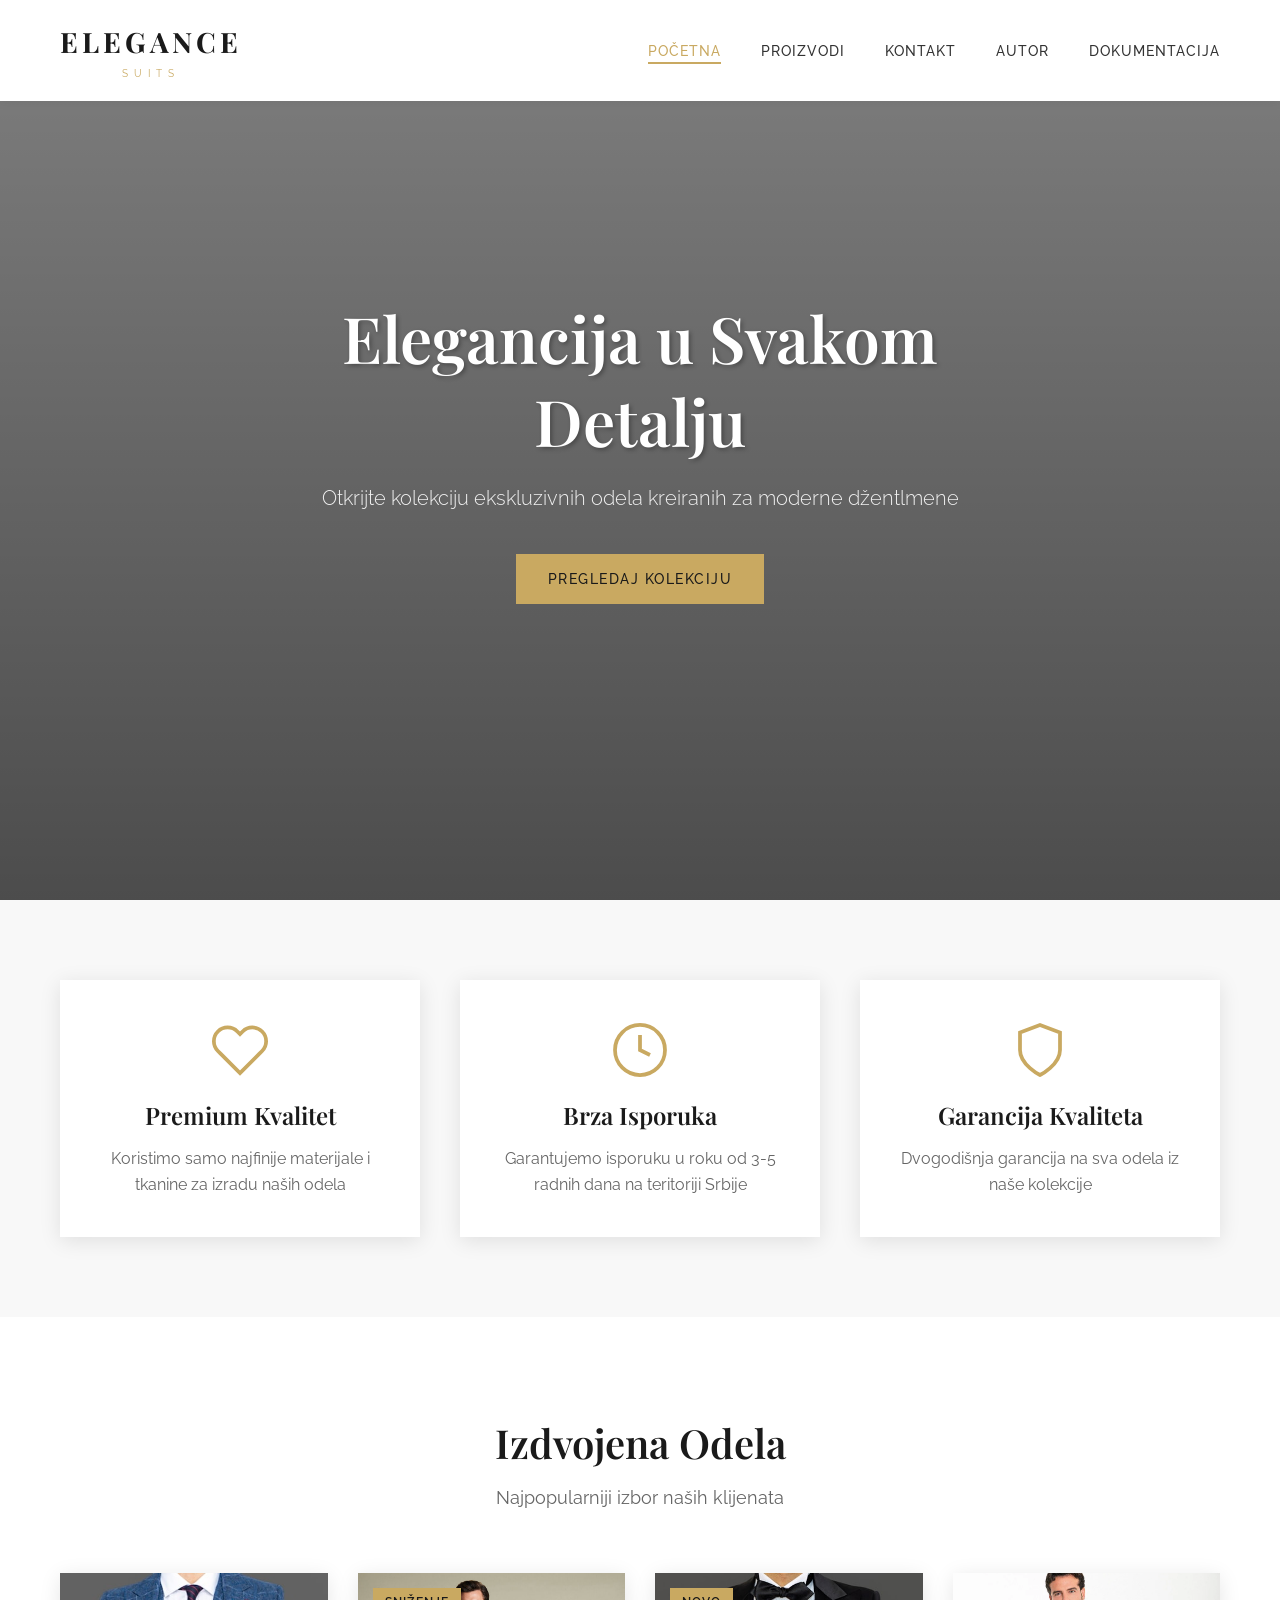
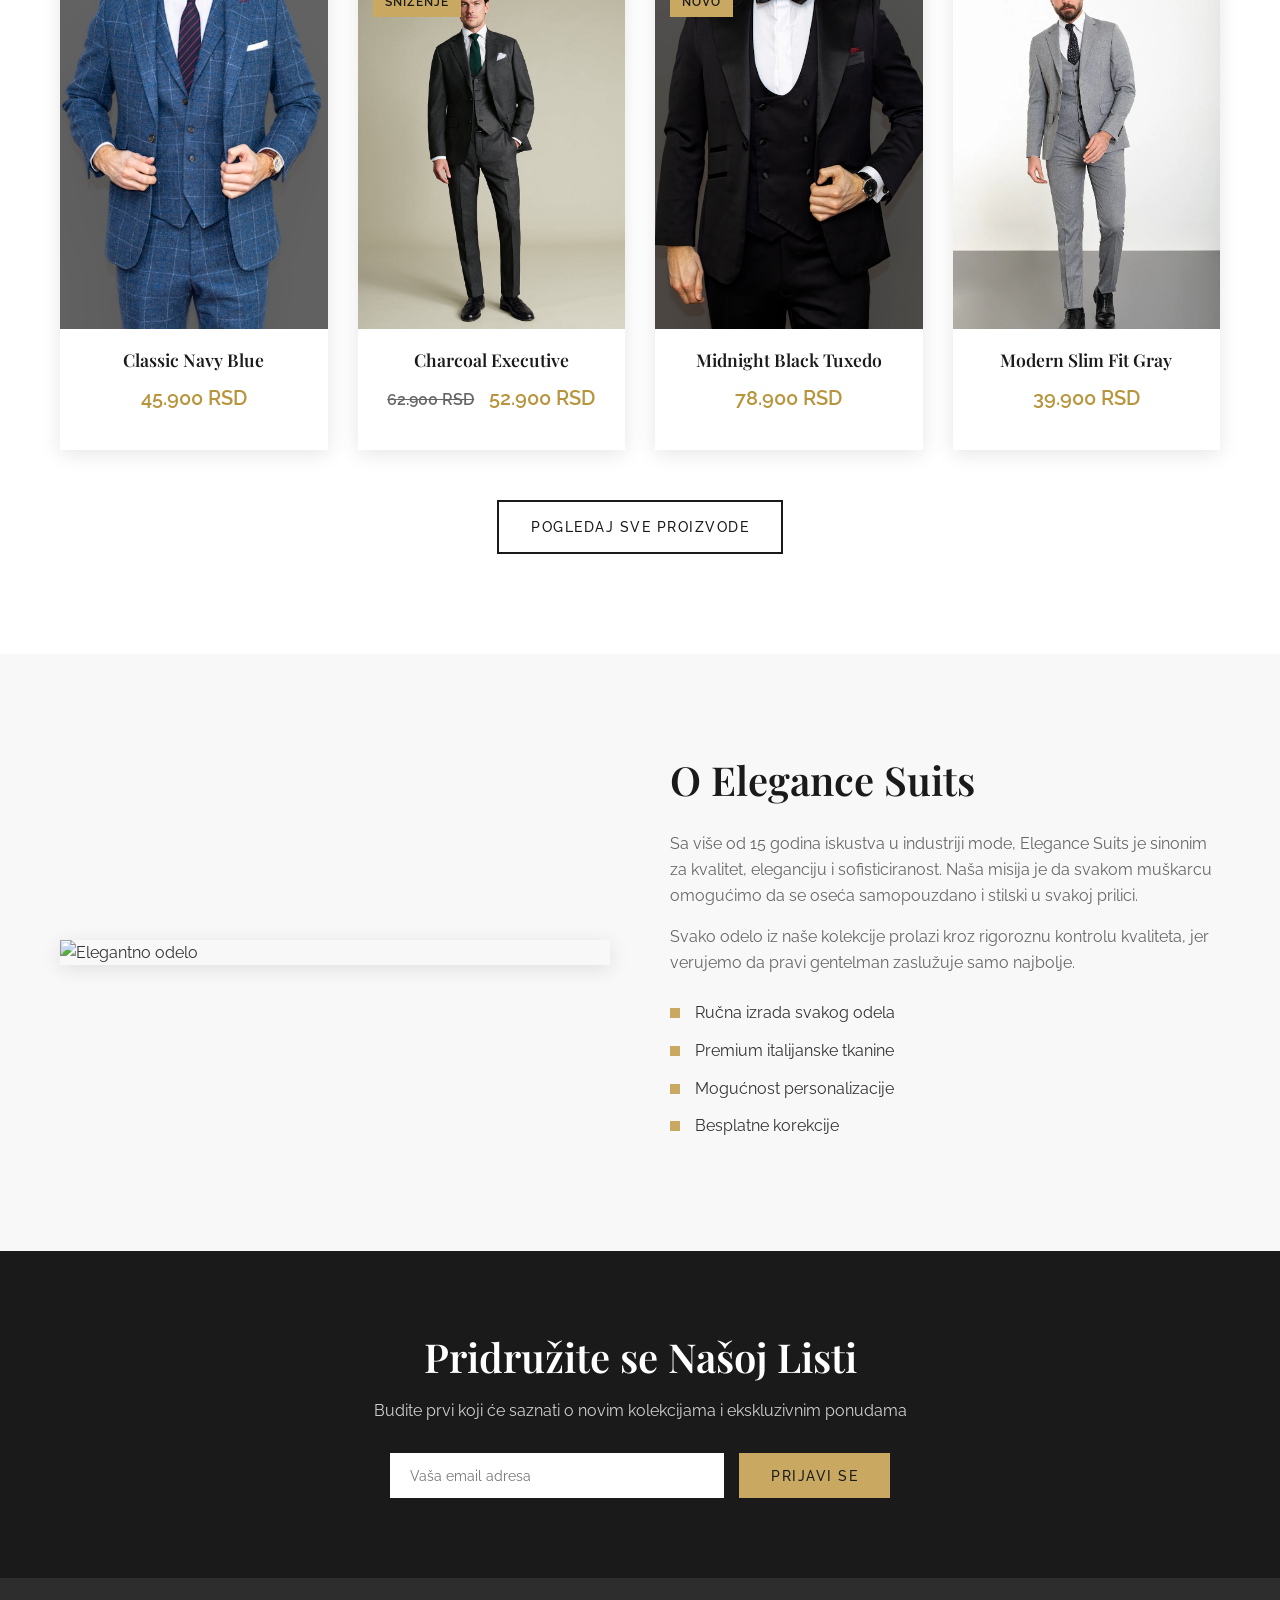
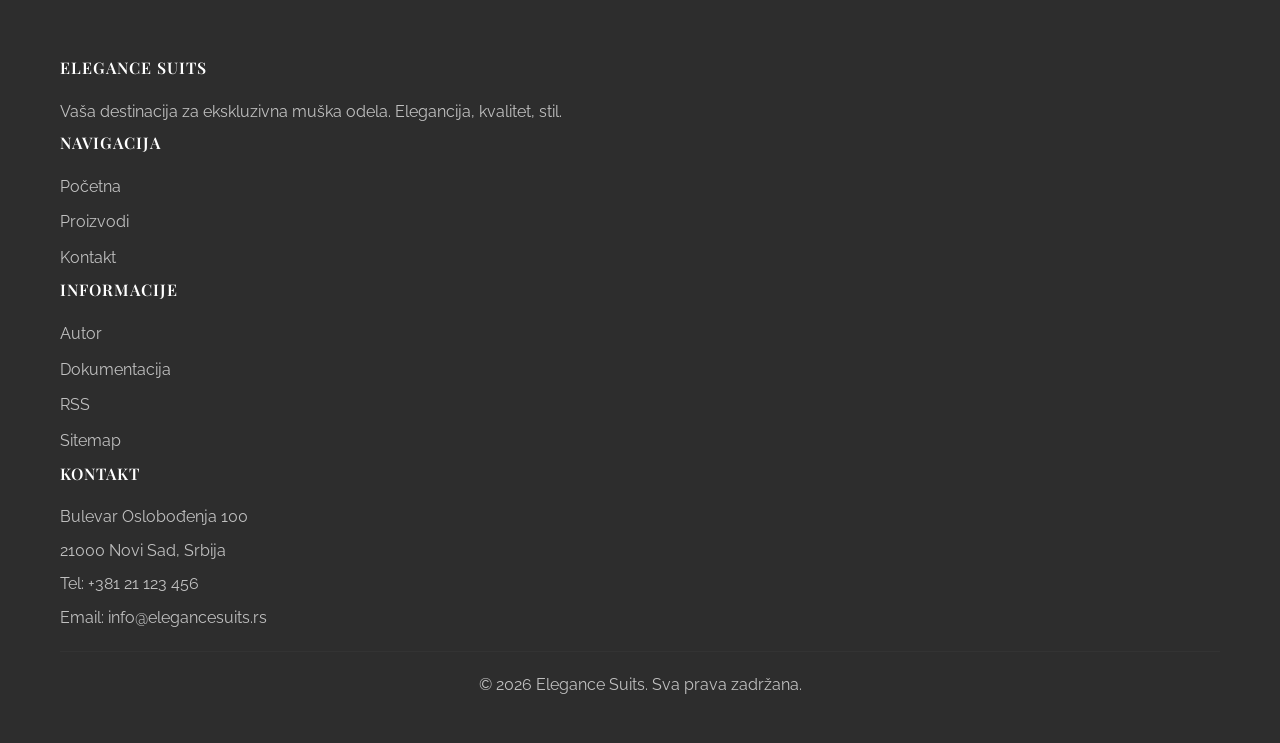
==== index.html @ 67e608f8 "footeeeeeeer" ====
<!DOCTYPE html>
<html lang="sr">
<head>
    <meta charset="UTF-8">
    <meta name="viewport" content="width=device-width, initial-scale=1.0">
    <title>Elegance Suits | Ekskluzivna Odela</title>
    <link rel="stylesheet" href="assets/css/style.css">
    <link rel="preconnect" href="https://fonts.googleapis.com">
    <link rel="preconnect" href="https://fonts.gstatic.com" crossorigin>
    <link href="https://fonts.googleapis.com/css2?family=Playfair+Display:wght@400;500;600;700&family=Raleway:wght@300;400;500;600&display=swap" rel="stylesheet">
</head>
<body>
    <!-- Header -->
    <header class="header">
        <div class="container">
            <nav class="navbar">
                <a href="index.html" class="logo">
                    <span class="logo-text">ELEGANCE</span>
                    <span class="logo-subtext">SUITS</span>
                </a>
                <button class="nav-toggle" aria-label="Toggle navigation">
                    <span class="hamburger"></span>
                </button>
                <ul class="nav-menu">
                </ul>
            </nav>
        </div>
    </header>

    <!-- Hero sekcija --> 
    <section class="hero">
        <div class="hero-overlay"></div>
        <div class="hero-content">
            <h1 class="hero-title">Elegancija u Svakom Detalju</h1>
            <p class="hero-subtitle">Otkrijte kolekciju ekskluzivnih odela kreiranih za moderne džentlmene</p>
            <a href="proizvodi.html" class="btn btn-primary">Pregledaj Kolekciju</a>
        </div>
    </section>

    <!-- Features sekcija -->
    <section class="features">
        <div class="container">
            <div class="features-grid">
                <div class="feature-card">
                    <div class="feature-icon">
                        <svg xmlns="http://www.w3.org/2000/svg" viewBox="0 0 24 24" fill="none" stroke="currentColor" stroke-width="1.5">
                            <path d="M20.84 4.61a5.5 5.5 0 0 0-7.78 0L12 5.67l-1.06-1.06a5.5 5.5 0 0 0-7.78 7.78l1.06 1.06L12 21.23l7.78-7.78 1.06-1.06a5.5 5.5 0 0 0 0-7.78z"></path>
                        </svg>
                    </div>
                    <h3>Premium Kvalitet</h3>
                    <p>Koristimo samo najfinije materijale i tkanine za izradu naših odela</p>
                </div>
                <div class="feature-card">
                    <div class="feature-icon">
                        <svg xmlns="http://www.w3.org/2000/svg" viewBox="0 0 24 24" fill="none" stroke="currentColor" stroke-width="1.5">
                            <circle cx="12" cy="12" r="10"></circle>
                            <polyline points="12 6 12 12 16 14"></polyline>
                        </svg>
                    </div>
                    <h3>Brza Isporuka</h3>
                    <p>Garantujemo isporuku u roku od 3-5 radnih dana na teritoriji Srbije</p>
                </div>
                <div class="feature-card">
                    <div class="feature-icon">
                        <svg xmlns="http://www.w3.org/2000/svg" viewBox="0 0 24 24" fill="none" stroke="currentColor" stroke-width="1.5">
                            <path d="M12 22s8-4 8-10V5l-8-3-8 3v7c0 6 8 10 8 10z"></path>
                        </svg>
                    </div>
                    <h3>Garancija Kvaliteta</h3>
                    <p>Dvogodišnja garancija na sva odela iz naše kolekcije</p>
                </div>
            </div>
        </div>
    </section>

    <!-- Nasi proizvodi sekcija -->
    <section class="featured-products">
        <div class="container">
            <div class="section-header">
                <h2 class="section-title">Izdvojena Odela</h2>
                <p class="section-subtitle">Najpopularniji izbor naših klijenata</p>
            </div>
            <div class="products-grid" id="featured-products">
                <!-- Proizvode ucitavam ajaxom -->
            </div>
            <div class="text-center">
                <a href="proizvodi.html" class="btn btn-outline">Pogledaj Sve Proizvode</a>
            </div>
        </div>
    </section>

    <!-- O nama sekcija -->
    <section class="about-section">
        <div class="container">
            <div class="about-grid">
                <div class="about-image">
                    <img src="https://images.unsplash.com/photo-1594938298603-c8148c4dae35?w=600&h=800&fit=crop" alt="Elegantno odelo">
                </div>
                <div class="about-content">
                    <h2>O Elegance Suits</h2>
                    <p>Sa više od 15 godina iskustva u industriji mode, Elegance Suits je sinonim za kvalitet, eleganciju i sofisticiranost. Naša misija je da svakom muškarcu omogućimo da se oseća samopouzdano i stilski u svakoj prilici.</p>
                    <p>Svako odelo iz naše kolekcije prolazi kroz rigoroznu kontrolu kvaliteta, jer verujemo da pravi gentelman zaslužuje samo najbolje.</p>
                    <ul class="about-list">
                        <li>Ručna izrada svakog odela</li>
                        <li>Premium italijanske tkanine</li>
                        <li>Mogućnost personalizacije</li>
                        <li>Besplatne korekcije</li>
                    </ul>
                </div>
            </div>
        </div>
    </section>

    <!-- Newsletter sekcija -->
    <section class="newsletter">
        <div class="container">
            <div class="newsletter-content">
                <h2>Pridružite se Našoj Listi</h2>
                <p>Budite prvi koji će saznati o novim kolekcijama i ekskluzivnim ponudama</p>
                <form class="newsletter-form" id="newsletter-form">
                    <input type="email" placeholder="Vaša email adresa">
                    <button type="submit" class="btn btn-primary">Prijavi se</button>
                </form>
            </div>
        </div>
    </section>

    <!-- Footer -->
    <footer class="footer">
        <div class="container">
            <div class="footer-grid">
                <div class="footer-col" id="footer-about">
                    </div>

                <div class="footer-col">
                    <h4>Navigacija</h4>
                    <ul id="footer-nav"></ul>
                </div>

                <div class="footer-col">
                    <h4>Informacije</h4>
                    <ul id="footer-info"></ul>
                </div>

                <div class="footer-col" id="footer-contact">
                    </div>
            </div>

            <div class="footer-bottom">
                <p id="copyright-text"></p>
            </div>
        </div>
    </footer>

    <script src="js/main.js"></script>
</body>
</html>
---- assets/css/style.css ----
/* CSS promenljive */
:root {
    --color-primary: #1a1a1a;
    --color-secondary: #2d2d2d;
    --color-accent: #c9a961;
    --color-accent-dark: #b8943d;
    --color-text: #333333;
    --color-text-light: #666666;
    --color-white: #ffffff;
    --color-light: #f8f8f8;
    --color-border: #e5e5e5;
    
    --font-heading: 'Playfair Display', serif;
    --font-body: 'Raleway', sans-serif;
    
    --transition: all 0.3s ease;
    --shadow: 0 4px 20px rgba(0, 0, 0, 0.1);
    --shadow-hover: 0 8px 30px rgba(0, 0, 0, 0.15);
}
/* cistac */
* {
    margin: 0;
    padding: 0;
    box-sizing: border-box;
}

html {
    scroll-behavior: smooth;
}

body {
    font-family: var(--font-body);
    font-size: 16px;
    line-height: 1.6;
    color: var(--color-text);
    background-color: var(--color-white);
}

a {
    text-decoration: none;
    color: inherit;
    transition: var(--transition);
}

ul {
    list-style: none;
}

img {
    max-width: 100%;
    height: auto;
    display: block;
}

.container {
    max-width: 1200px;
    margin: 0 auto;
    padding: 0 20px;
}

/* Tipografija */
h1, h2, h3, h4, h5, h6 {
    font-family: var(--font-heading);
    font-weight: 600;
    line-height: 1.3;
    color: var(--color-primary);
}

h1 { font-size: 3rem; }
h2 { font-size: 2.5rem; }
h3 { font-size: 1.5rem; }
h4 { font-size: 1.25rem; }

p {
    margin-bottom: 1rem;
}

.text-center {
    text-align: center;
}

/* Dugmad */
.btn {
    display: inline-block;
    padding: 14px 32px;
    font-family: var(--font-body);
    font-size: 0.875rem;
    font-weight: 500;
    text-transform: uppercase;
    letter-spacing: 1.5px;
    border: none;
    cursor: pointer;
    transition: var(--transition);
}

.btn-primary {
    background-color: var(--color-accent);
    color: var(--color-primary);
}

.btn-primary:hover {
    background-color: var(--color-accent-dark);
}

.btn-outline {
    background-color: transparent;
    color: var(--color-primary);
    border: 2px solid var(--color-primary);
}

.btn-outline:hover {
    background-color: var(--color-primary);
    color: var(--color-white);
}

.btn-white {
    background-color: var(--color-white);
    color: var(--color-primary);
}

.btn-white:hover {
    background-color: var(--color-light);
}

/* 
   HEADER i Navigacija
 */
.header {
    position: fixed;
    top: 0;
    left: 0;
    right: 0;
    z-index: 1000;
    background-color: var(--color-white);
    box-shadow: 0 2px 10px rgba(0, 0, 0, 0.05);
}

.navbar {
    display: flex;
    justify-content: space-between;
    align-items: center;
    padding: 20px 0;
}

.logo {
    display: flex;
    flex-direction: column;
    align-items: center;
}

.logo-text {
    font-family: var(--font-heading);
    font-size: 1.75rem;
    font-weight: 700;
    color: var(--color-primary);
    letter-spacing: 4px;
}

.logo-subtext {
    font-size: 0.65rem;
    letter-spacing: 6px;
    color: var(--color-accent);
    text-transform: uppercase;
}

.nav-menu {
    display: flex;
    gap: 40px;
}

.nav-link {
    font-size: 0.875rem;
    font-weight: 500;
    text-transform: uppercase;
    letter-spacing: 1px;
    color: var(--color-text);
    position: relative;
}

.nav-link::after {
    content: '';
    position: absolute;
    bottom: -5px;
    left: 0;
    width: 0;
    height: 2px;
    background-color: var(--color-accent);
    transition: var(--transition);
}

.nav-link:hover::after,
.nav-link.active::after {
    width: 100%;
}

.nav-link:hover,
.nav-link.active {
    color: var(--color-accent);
}

.nav-toggle {
    display: none;
    background: none;
    border: none;
    cursor: pointer;
    padding: 10px;
}

.hamburger {
    display: block;
    width: 25px;
    height: 2px;
    background-color: var(--color-primary);
    position: relative;
}

.hamburger::before,
.hamburger::after {
    content: '';
    position: absolute;
    width: 25px;
    height: 2px;
    background-color: var(--color-primary);
    left: 0;
    transition: var(--transition);
}

.hamburger::before {
    top: -8px;
}

.hamburger::after {
    bottom: -8px;
}

/* 
   HERO sekcija
*/
.hero {
    height: 100vh;
    min-height: 600px;
    display: flex;
    align-items: center;
    justify-content: center;
    text-align: center;
    position: relative;
    background: url('https://images.unsplash.com/photo-1507679799987-c73779587ccf?w=1920&h=1080&fit=crop') center/cover no-repeat;
}

.hero-overlay {
    position: absolute;
    top: 0;
    left: 0;
    right: 0;
    bottom: 0;
    background: linear-gradient(to bottom, rgba(0, 0, 0, 0.5), rgba(0, 0, 0, 0.7));
}

.hero-content {
    position: relative;
    z-index: 1;
    max-width: 800px;
    padding: 0 20px;
}

.hero-title {
    font-size: 4rem;
    color: var(--color-white);
    margin-bottom: 20px;
    text-shadow: 2px 2px 4px rgba(0, 0, 0, 0.3);
}

.hero-subtitle {
    font-size: 1.25rem;
    color: rgba(255, 255, 255, 0.9);
    margin-bottom: 40px;
    font-weight: 300;
}

/* 
   Ponuda sekcija
*/
.features {
    padding: 80px 0;
    background-color: var(--color-light);
}

.features-grid {
    display: grid;
    grid-template-columns: repeat(3, 1fr);
    gap: 40px;
}

.feature-card {
    text-align: center;
    padding: 40px 30px;
    background-color: var(--color-white);
    box-shadow: var(--shadow);
    transition: var(--transition);
}

.feature-card:hover {
    transform: translateY(-10px);
    box-shadow: var(--shadow-hover);
}

.feature-icon {
    width: 60px;
    height: 60px;
    margin: 0 auto 20px;
    color: var(--color-accent);
}

.feature-icon svg {
    width: 100%;
    height: 100%;
}

.feature-card h3 {
    margin-bottom: 15px;
}

.feature-card p {
    color: var(--color-text-light);
    margin-bottom: 0;
}

/* 
   Headeri sekcije
*/
.section-header {
    text-align: center;
    margin-bottom: 60px;
}

.section-title {
    margin-bottom: 15px;
}

.section-subtitle {
    color: var(--color-text-light);
    font-size: 1.1rem;
}

/* 
   Sekcija proizvoda
 */
.featured-products {
    padding: 100px 0;
}

.products-grid {
    display: grid;
    grid-template-columns: repeat(4, 1fr);
    gap: 30px;
    margin-bottom: 50px;
}

.product-card {
    background-color: var(--color-white);
    box-shadow: var(--shadow);
    transition: var(--transition);
    overflow: hidden;
}

.product-card:hover {
    transform: translateY(-5px);
    box-shadow: var(--shadow-hover);
}

.product-image {
    position: relative;
    overflow: hidden;
    aspect-ratio: 3/4;
}

.product-image img {
    width: 100%;
    height: 100%;
    object-fit: cover;
    transition: var(--transition);
}

.product-card:hover .product-image img {
    transform: scale(1.05);
}

.product-badge {
    position: absolute;
    top: 15px;
    left: 15px;
    background-color: var(--color-accent);
    color: var(--color-primary);
    padding: 5px 12px;
    font-size: 0.75rem;
    font-weight: 600;
    text-transform: uppercase;
    letter-spacing: 1px;
}

.product-info {
    padding: 20px;
    text-align: center;
}

.product-name {
    font-size: 1.1rem;
    margin-bottom: 10px;
}

.product-price {
    font-size: 1.25rem;
    font-weight: 600;
    color: var(--color-accent-dark);
}

.product-price .old-price {
    text-decoration: line-through;
    color: var(--color-text-light);
    font-size: 1rem;
    margin-right: 10px;
}

/* 
   O nama sekcija
 */
.about-section {
    padding: 100px 0;
    background-color: var(--color-light);
}

.about-grid {
    display: grid;
    grid-template-columns: 1fr 1fr;
    gap: 60px;
    align-items: center;
}

.about-image img {
    box-shadow: var(--shadow);
}

.about-content h2 {
    margin-bottom: 25px;
}

.about-content p {
    color: var(--color-text-light);
}

.about-list {
    margin-top: 25px;
}

.about-list li {
    position: relative;
    padding-left: 25px;
    margin-bottom: 12px;
    color: var(--color-text);
}

.about-list li::before {
    content: '';
    position: absolute;
    left: 0;
    top: 8px;
    width: 10px;
    height: 10px;
    background-color: var(--color-accent);
}

/* 
   Novine sekcija 
 */
.newsletter {
    padding: 80px 0;
    background-color: var(--color-primary);
    text-align: center;
}

.newsletter-content h2 {
    color: var(--color-white);
    margin-bottom: 15px;
}

.newsletter-content p {
    color: rgba(255, 255, 255, 0.8);
    margin-bottom: 30px;
}

.newsletter-form {
    display: flex;
    justify-content: center;
    gap: 15px;
    max-width: 500px;
    margin: 0 auto;
}

.newsletter-form input {
    flex: 1;
    padding: 14px 20px;
    border: none;
    font-family: var(--font-body);
    font-size: 0.9rem;
}

.newsletter-form input:focus {
    outline: 2px solid var(--color-accent);
}

/* 
   FOOTER
 */
.footer {
    background-color: var(--color-secondary);
    padding: 80px 0 30px;
    color: rgba(255, 255, 255, 0.7);
}

.footer-grid {
    display: grid;
    grid-template-columns: 2fr 1fr 1fr 1.5fr;
    gap: 40px;
    margin-bottom: 50px;
}

.footer-logo {
    font-family: var(--font-heading);
    font-size: 1.5rem;
    color: var(--color-white);
    margin-bottom: 20px;
    letter-spacing: 2px;
}

.footer-col h4 {
    color: var(--color-white);
    margin-bottom: 20px;
    font-size: 1rem;
    text-transform: uppercase;
    letter-spacing: 1px;
}

.footer-col ul li {
    margin-bottom: 10px;
}

.footer-col ul li a:hover {
    color: var(--color-accent);
}

.footer-col p {
    margin-bottom: 8px;
}

.footer-bottom {
    border-top: 1px solid rgba(255, 255, 255, 0.1);
    padding-top: 30px;
    text-align: center;
}

.footer-bottom p {
    margin-bottom: 0;
    font-size: 0.875rem;
}

/* 
   Stranica proizvodi
    */
.page-header {
    padding: 150px 0 80px;
    background: linear-gradient(to bottom, rgba(0, 0, 0, 0.7), rgba(0, 0, 0, 0.7)),
                url('https://images.unsplash.com/photo-1593030761757-71fae45fa0e7?w=1920&h=600&fit=crop') center/cover no-repeat;
    text-align: center;
}

.page-header h1 {
    color: var(--color-white);
    margin-bottom: 15px;
}

.page-header p {
    color: rgba(255, 255, 255, 0.8);
    font-size: 1.1rem;
}

.products-page {
    padding: 80px 0;
}

/* Filter sekcija */
.filter-section {
    margin-bottom: 50px;
    padding: 30px;
    background-color: var(--color-light);
    display: flex;
    justify-content: space-between;
    align-items: center;
    flex-wrap: wrap;
    gap: 20px;
}

.filter-group {
    display: flex;
    align-items: center;
    gap: 15px;
}

.filter-group label {
    font-weight: 500;
    color: var(--color-text);
}

.filter-group select {
    padding: 10px 20px;
    border: 1px solid var(--color-border);
    font-family: var(--font-body);
    font-size: 0.9rem;
    background-color: var(--color-white);
    cursor: pointer;
}

.filter-group select:focus {
    outline: 2px solid var(--color-accent);
}

.search-box {
    display: flex;
    gap: 10px;
}

.search-box input {
    padding: 10px 20px;
    border: 1px solid var(--color-border);
    font-family: var(--font-body);
    font-size: 0.9rem;
    min-width: 250px;
}

.search-box input:focus {
    outline: 2px solid var(--color-accent);
}

.search-box button {
    padding: 10px 20px;
    background-color: var(--color-primary);
    color: var(--color-white);
    border: none;
    cursor: pointer;
    transition: var(--transition);
}

.search-box button:hover {
    background-color: var(--color-accent);
    color: var(--color-primary);
}

.all-products-grid {
    display: grid;
    grid-template-columns: repeat(4, 1fr);
    gap: 30px;
}

/* Ucitavanje */
.loading {
    text-align: center;
    padding: 60px 0;
}

.spinner {
    width: 50px;
    height: 50px;
    border: 3px solid var(--color-border);
    border-top-color: var(--color-accent);
    border-radius: 50%;
    animation: spin 1s linear infinite;
    margin: 0 auto 20px;
}

@keyframes spin {
    to { transform: rotate(360deg); }
}

/* 
   Kontakt strana
*/
.contact-page {
    padding: 80px 0;
}

.contact-grid {
    display: grid;
    grid-template-columns: 1fr 1fr;
    gap: 60px;
}

.contact-info h2 {
    margin-bottom: 25px;
}

.contact-info p {
    color: var(--color-text-light);
    margin-bottom: 30px;
}

.contact-details {
    margin-top: 30px;
}

.contact-item {
    display: flex;
    align-items: flex-start;
    gap: 20px;
    margin-bottom: 25px;
}

.contact-item-icon {
    width: 50px;
    height: 50px;
    background-color: var(--color-accent);
    display: flex;
    align-items: center;
    justify-content: center;
    flex-shrink: 0;
}

.contact-item-icon svg {
    width: 24px;
    height: 24px;
    color: var(--color-primary);
}

.contact-item-text h4 {
    margin-bottom: 5px;
}

.contact-item-text p {
    color: var(--color-text-light);
    margin-bottom: 0;
}

.contact-form {
    background-color: var(--color-light);
    padding: 40px;
}

.contact-form h3 {
    margin-bottom: 30px;
}

.form-group {
    margin-bottom: 20px;
}

.form-group label {
    display: block;
    margin-bottom: 8px;
    font-weight: 500;
}

.form-group input,
.form-group textarea,
.form-group select {
    width: 100%;
    padding: 14px 18px;
    border: 1px solid var(--color-border);
    font-family: var(--font-body);
    font-size: 0.95rem;
    transition: var(--transition);
}

.form-group input:focus,
.form-group textarea:focus,
.form-group select:focus {
    outline: none;
    border-color: var(--color-accent);
}

.form-group textarea {
    resize: vertical;
    min-height: 150px;
}

.form-message {
    padding: 15px;
    margin-top: 20px;
    text-align: center;
    display: none;
}

.form-message.success {
    display: block;
    background-color: #d4edda;
    color: #155724;
    border: 1px solid #c3e6cb;
}

.form-message.error {
    display: block;
    background-color: #f8d7da;
    color: #721c24;
    border: 1px solid #f5c6cb;
}

/* 
   O autoru
*/
.author-page {
    padding: 80px 0;
}

.author-card {
    display: grid;
    grid-template-columns: 300px 1fr;
    gap: 50px;
    align-items: start;
    background-color: var(--color-light);
    padding: 50px;
}

.author-image img {
    width: 100%;
    box-shadow: var(--shadow);
}

.author-info h2 {
    margin-bottom: 10px;
}

.author-title {
    color: var(--color-accent-dark);
    font-weight: 500;
    margin-bottom: 25px;
}

.author-info p {
    color: var(--color-text-light);
}

.author-details {
    margin-top: 30px;
    display: grid;
    grid-template-columns: repeat(2, 1fr);
    gap: 20px;
}

.author-detail-item {
    display: flex;
    align-items: center;
    gap: 10px;
}

.author-detail-item strong {
    color: var(--color-primary);
}



/* ========================================
   RESPONSIVE DESIGN
   ======================================== */
@media (max-width: 1024px) {
    .products-grid,
    .all-products-grid {
        grid-template-columns: repeat(3, 1fr);
    }
    
    .footer-grid {
        grid-template-columns: repeat(2, 1fr);
    }
}

@media (max-width: 768px) {
    h1 { font-size: 2.5rem; }
    h2 { font-size: 2rem; }
    
    .nav-toggle {
        display: block;
    }
    
    .nav-menu {
        position: fixed;
        top: 80px;
        left: 0;
        right: 0;
        background-color: var(--color-white);
        flex-direction: column;
        align-items: center;
        padding: 30px 0;
        gap: 20px;
        box-shadow: var(--shadow);
        transform: translateY(-150%);
        transition: var(--transition);
    }
    
    .nav-menu.active {
        transform: translateY(0);
    }
    
    .hero-title {
        font-size: 2.5rem;
    }
    
    .features-grid {
        grid-template-columns: 1fr;
    }
    
    .products-grid,
    .all-products-grid {
        grid-template-columns: repeat(2, 1fr);
    }
    
    .about-grid,
    .contact-grid {
        grid-template-columns: 1fr;
    }
    
    .about-image {
        order: -1;
    }
    
    .filter-section {
        flex-direction: column;
        align-items: stretch;
    }
    
    .search-box {
        flex-direction: column;
    }
    
    .search-box input {
        min-width: auto;
    }
    
    .author-card {
        grid-template-columns: 1fr;
        text-align: center;
    }
    
    .author-image {
        max-width: 250px;
        margin: 0 auto;
    }
    
    .author-details {
        grid-template-columns: 1fr;
    }
    
    .tech-grid {
        grid-template-columns: 1fr;
    }
}

@media (max-width: 480px) {
    .products-grid,
    .all-products-grid {
        grid-template-columns: 1fr;
    }
    
    .newsletter-form {
        flex-direction: column;
    }
    
    .footer-grid {
        grid-template-columns: 1fr;
    }
}
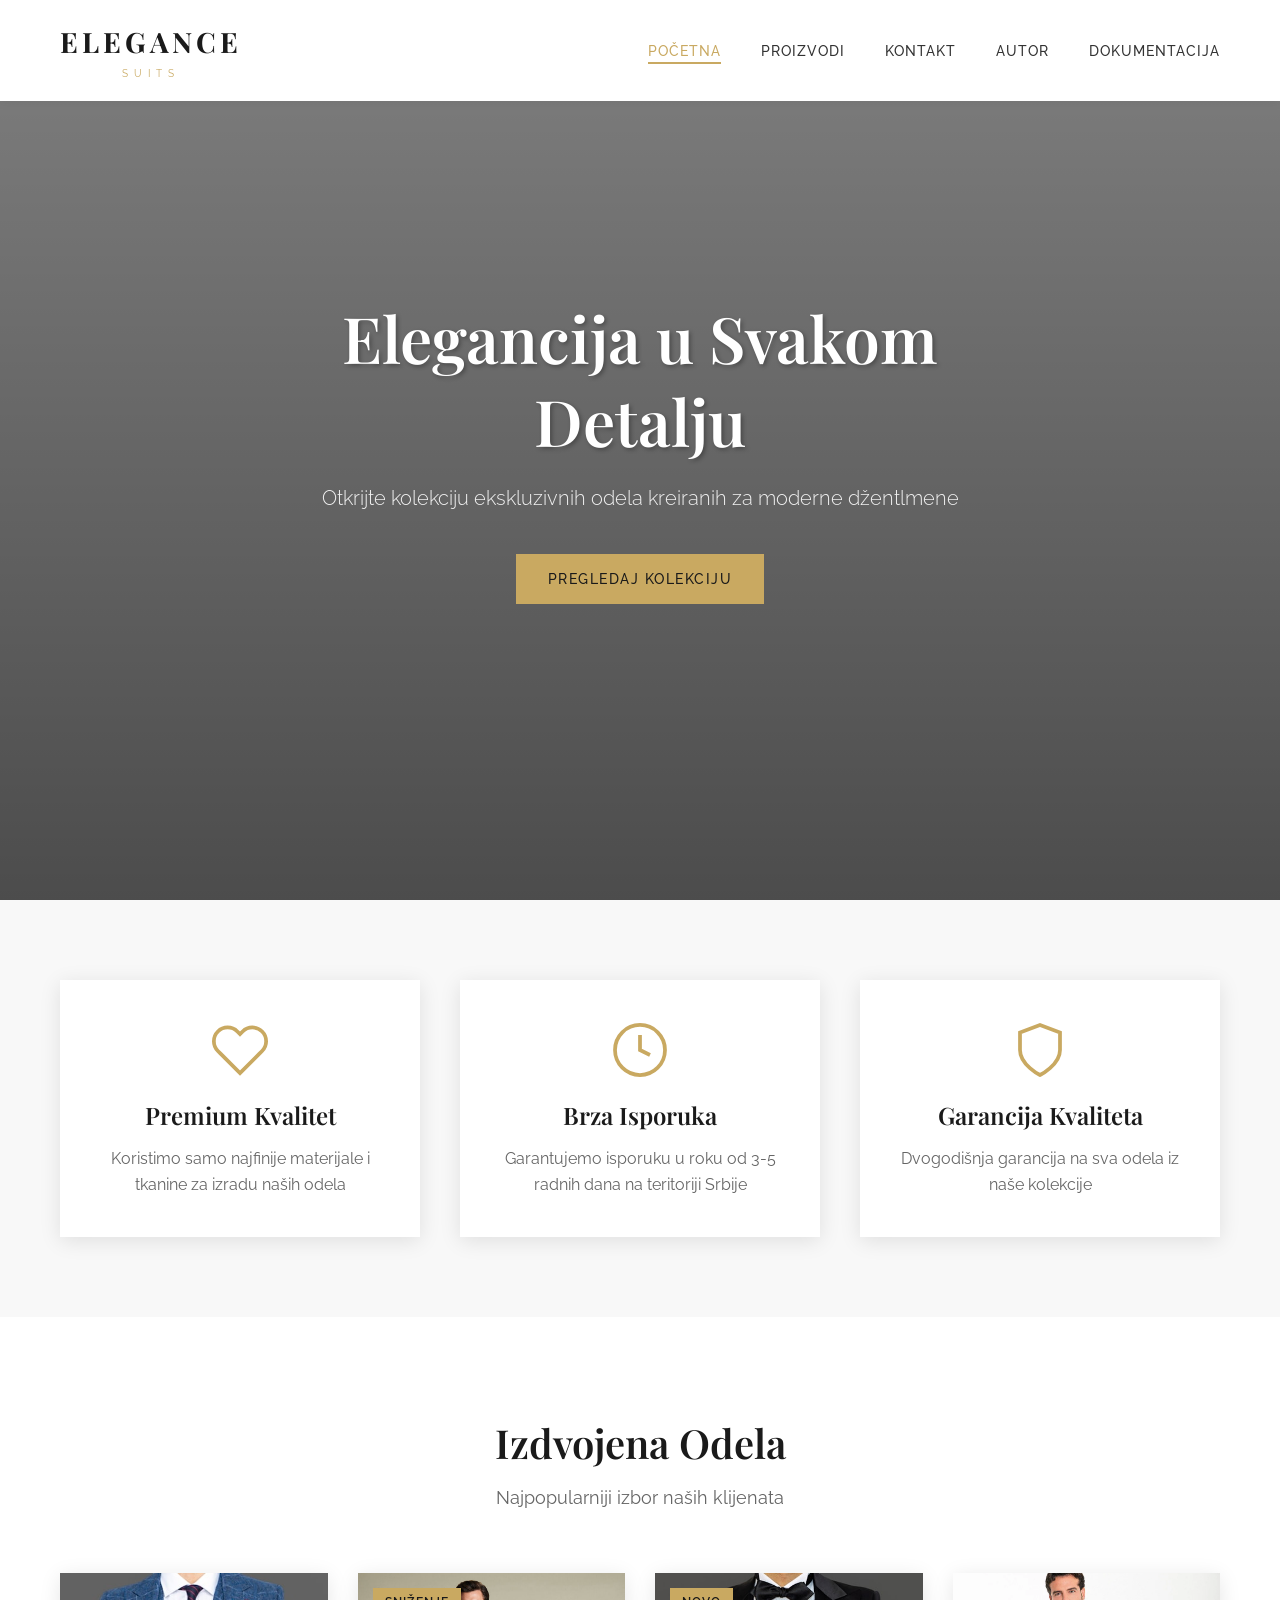
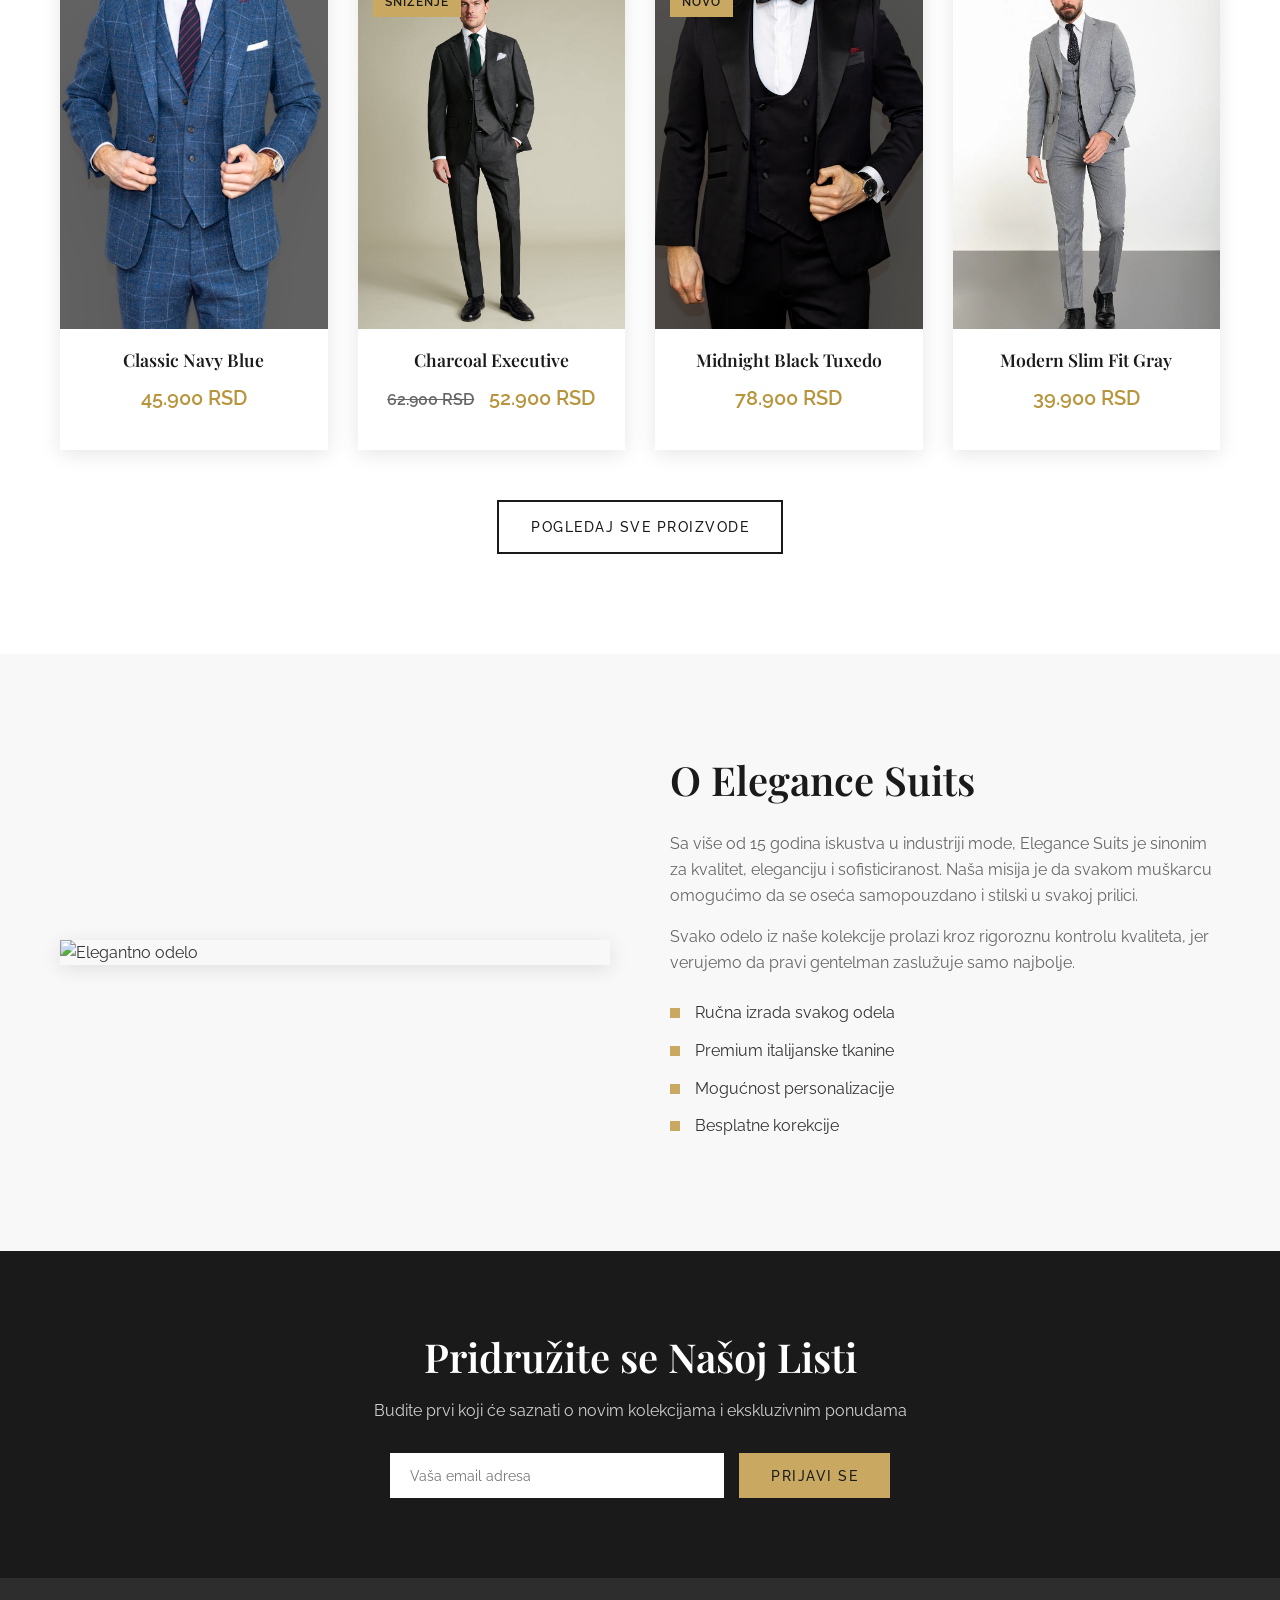
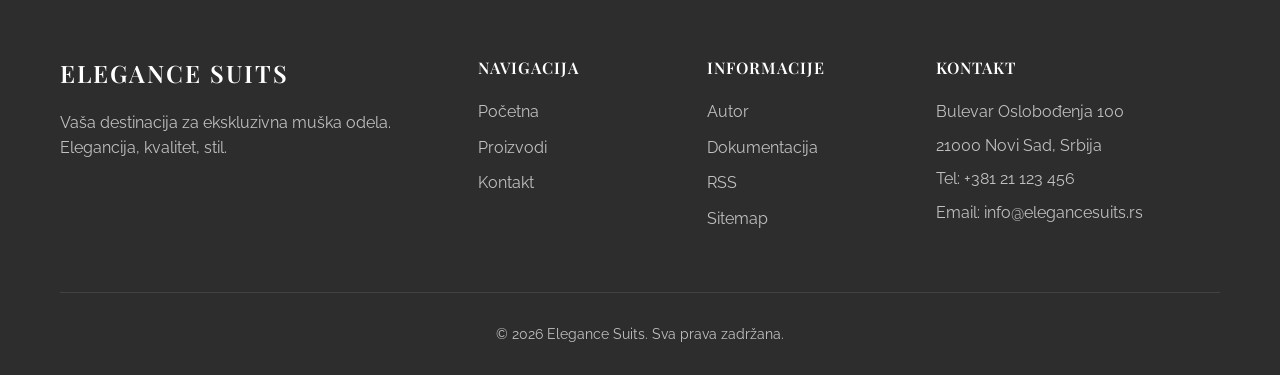
==== commit 90592807: "foooooter" ====
--- a/index.html
+++ b/index.html
@@ -127,30 +127,12 @@
 
     <!-- Footer -->
     <footer class="footer">
-        <div class="container">
-            <div class="footer-grid">
-                <div class="footer-col" id="footer-about">
-                    </div>
-
-                <div class="footer-col">
-                    <h4>Navigacija</h4>
-                    <ul id="footer-nav"></ul>
-                </div>
-
-                <div class="footer-col">
-                    <h4>Informacije</h4>
-                    <ul id="footer-info"></ul>
-                </div>
-
-                <div class="footer-col" id="footer-contact">
-                    </div>
-            </div>
-
-            <div class="footer-bottom">
-                <p id="copyright-text"></p>
-            </div>
-        </div>
-    </footer>
+    <div class="container">
+        <div class="footer-grid" id="footer-main-grid"></div>
+        
+        <div class="footer-bottom" id="footer-copy-space"></div>
+    </div>
+</footer>
 
     <script src="js/main.js"></script>
 </body>
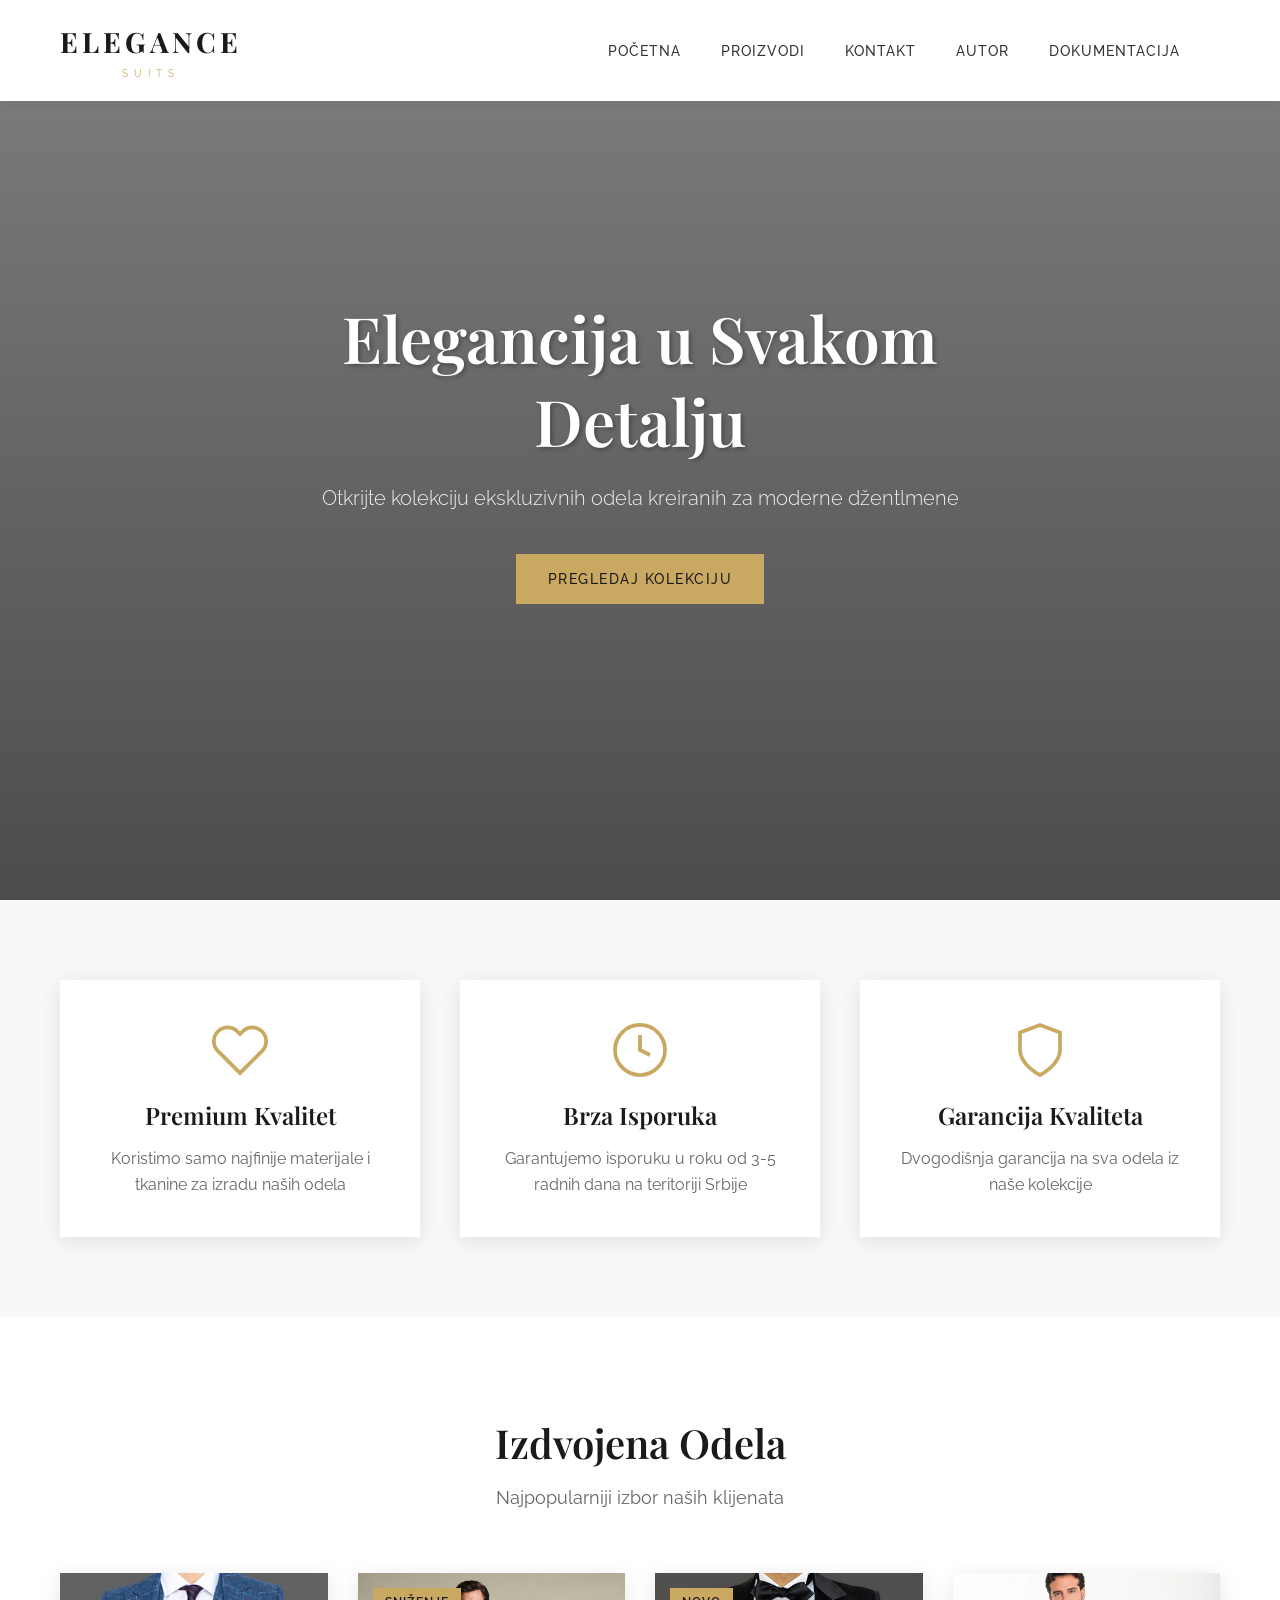
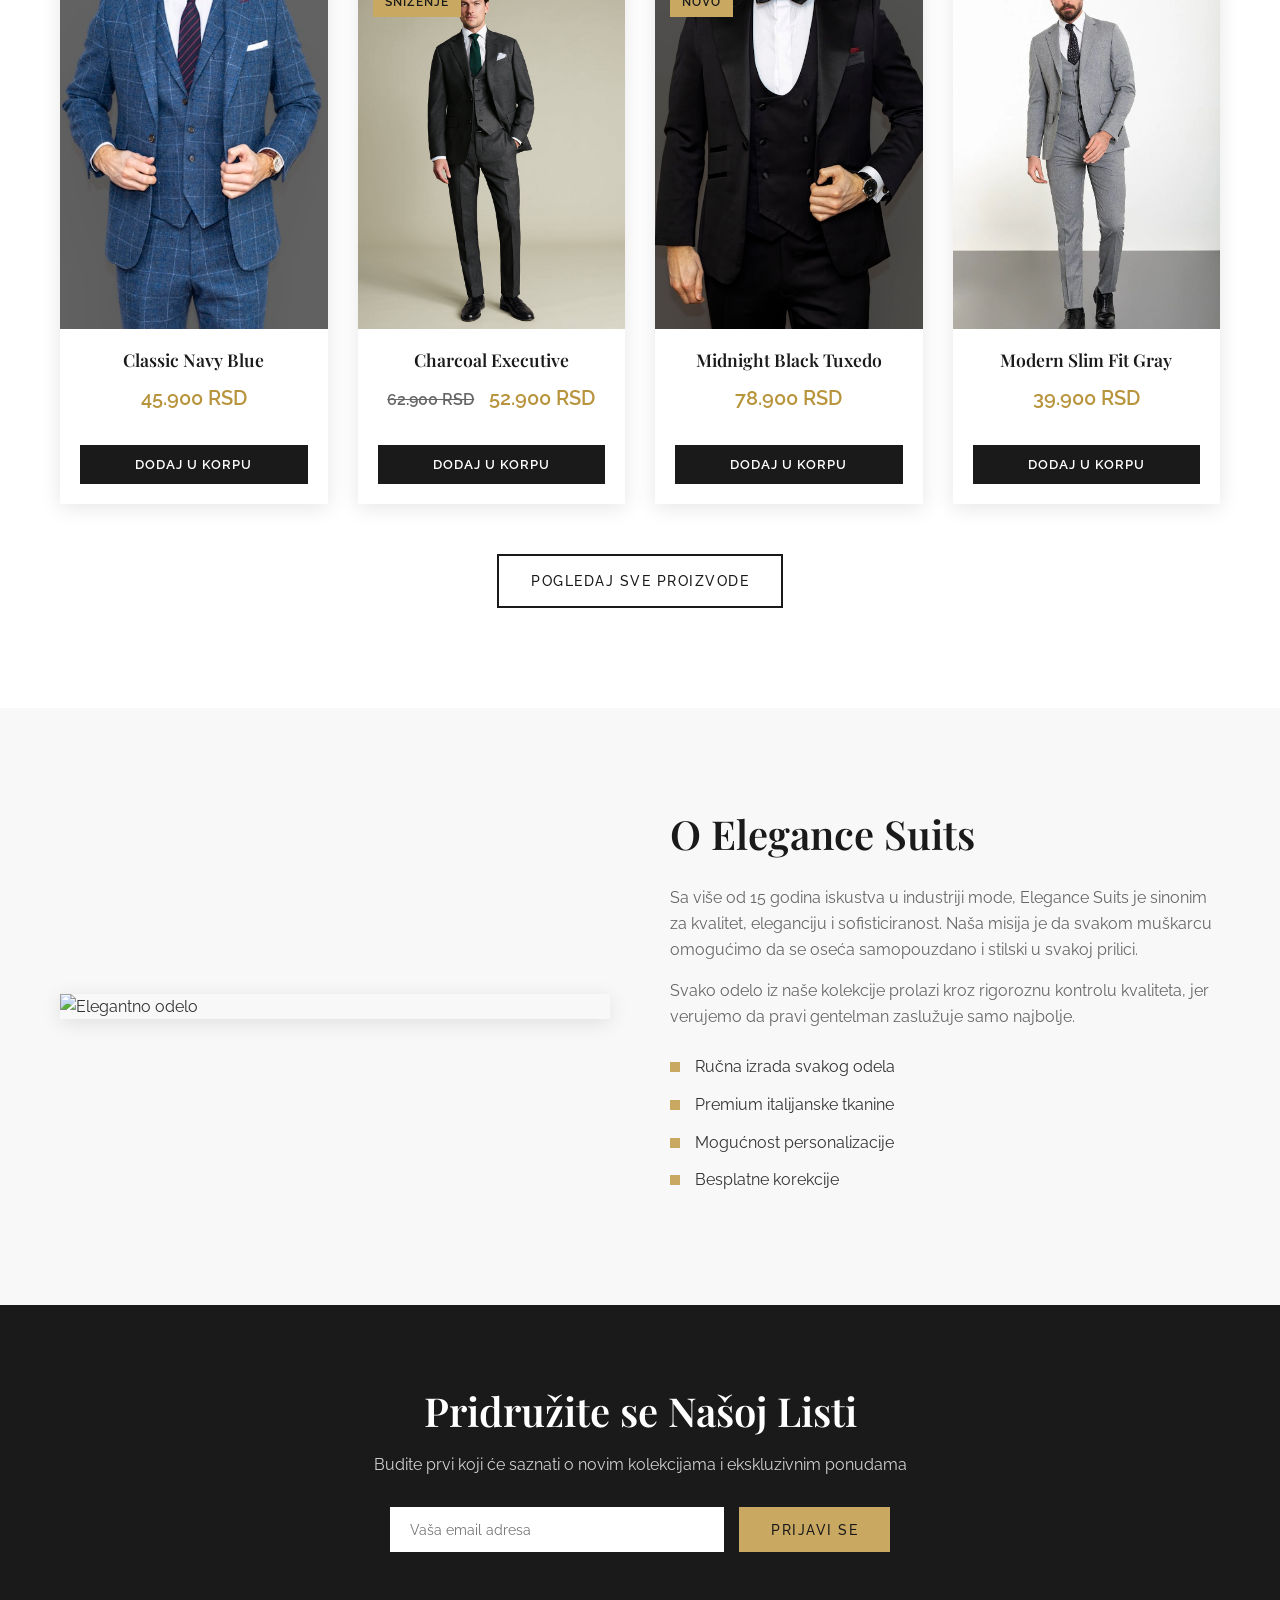
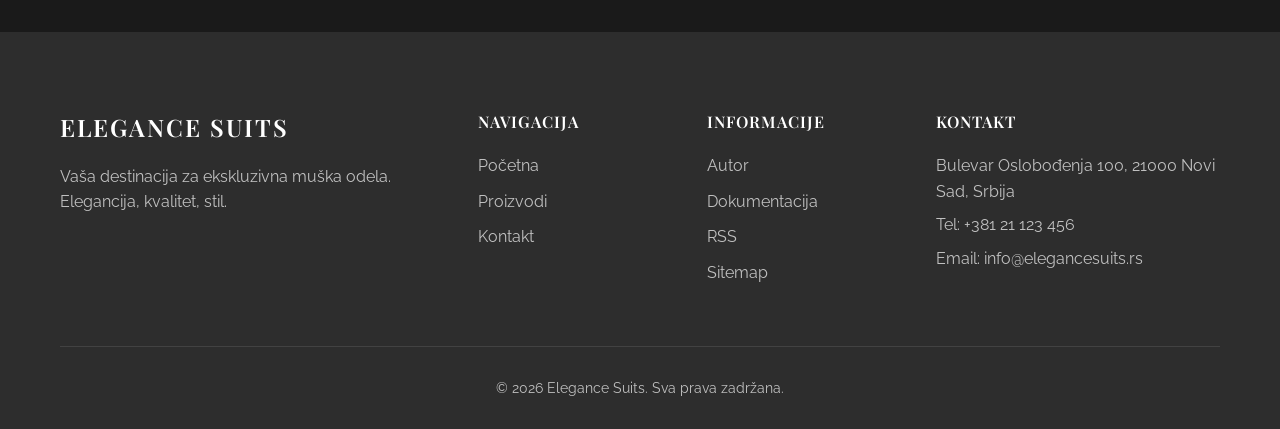
==== commit 5fa477da: "KORPAAAAAAAAAAAAA" ====
--- a/index.html
+++ b/index.html
@@ -133,7 +133,19 @@
         <div class="footer-bottom" id="footer-copy-space"></div>
     </div>
 </footer>
-
+<div id="cart-overlay" class="cart-overlay"></div>
+<div id="cart-drawer" class="cart-drawer">
+    <div style="display:flex; justify-content:space-between; align-items:center;">
+        <h3>Tvoja korpa</h3>
+        <button id="close-cart" style="background:none; border:none; font-size:2rem; cursor:pointer;">&times;</button>
+    </div>
+    <div id="mini-cart-items" style="flex:1; overflow-y:auto; margin-top:20px;">
+        </div>
+    <div class="cart-drawer-footer">
+        <p>Ukupno: <strong id="mini-cart-total">0 RSD</strong></p>
+        <a href="korpa.html" class="btn-checkout">IDI NA KASU</a>
+    </div>
+</div>
     <script src="js/main.js"></script>
 </body>
 </html>
--- a/assets/css/style.css
+++ b/assets/css/style.css
@@ -235,6 +235,78 @@
     bottom: -8px;
 }
 
+.cart-icon-wrapper {
+    position: relative;
+    display: flex;
+    align-items: center;
+}
+
+#cart-count {
+    background-color: var(--color-accent);
+    color: var(--color-primary);
+    font-size: 0.7rem;
+    font-weight: bold;
+    padding: 2px 6px;
+    border-radius: 50%;
+    position: absolute;
+    top: -10px;
+    right: -15px;
+    min-width: 18px;
+    text-align: center;
+}
+
+/* Mini Cart Drawer */
+.cart-drawer {
+    position: fixed;
+    top: 0;
+    right: -400px; /* Sakriveno */
+    width: 350px;
+    height: 100vh;
+    background: #fff;
+    z-index: 3000;
+    box-shadow: -5px 0 15px rgba(0,0,0,0.2);
+    transition: 0.4s;
+    display: flex;
+    flex-direction: column;
+    padding: 20px;
+}
+.cart-drawer.active { right: 0; }
+
+.cart-overlay {
+    position: fixed;
+    top: 0; left: 0; width: 100%; height: 100%;
+    background: rgba(0,0,0,0.5);
+    z-index: 2999;
+    display: none;
+}
+.cart-overlay.active { display: block; }
+
+.cart-item-mini {
+    display: flex;
+    align-items: center;
+    gap: 10px;
+    padding: 10px 0;
+    border-bottom: 1px solid #eee;
+}
+.cart-item-mini img { width: 50px; height: 60px; object-fit: cover; }
+.cart-item-info h4 { font-size: 0.9rem; margin: 0; }
+
+.cart-drawer-footer {
+    margin-top: auto;
+    padding-top: 20px;
+    border-top: 2px solid #eee;
+}
+.btn-checkout {
+    display: block;
+    width: 100%;
+    background: var(--color-primary);
+    color: #fff;
+    text-align: center;
+    padding: 12px;
+    text-decoration: none;
+    margin-top: 10px;
+}
+
 /* 
    HERO sekcija
 */
@@ -855,7 +927,57 @@
     color: var(--color-primary);
 }
 
-
+/* ========================================
+   PAGINACIJA (LOAD MORE) & KORPA
+   ======================================== */
+
+.pagination-wrapper {
+    display: flex;
+    justify-content: center;
+    padding: 60px 0;
+    width: 100%;
+}
+
+.btn-load-more {
+    display: none; /* JS kontroliše vidljivost */
+    padding: 16px 45px;
+    background-color: transparent;
+    border: 2px solid var(--color-primary);
+    color: var(--color-primary);
+    font-family: var(--font-body);
+    text-transform: uppercase;
+    font-weight: 600;
+    letter-spacing: 2px;
+    cursor: pointer;
+    transition: var(--transition);
+}
+
+.btn-load-more:hover {
+    background-color: var(--color-primary);
+    color: var(--color-white);
+}
+
+/* Dugme za korpu unutar product-card */
+.btn-add-to-cart {
+    width: 100%;
+    margin-top: 15px;
+    padding: 12px;
+    font-family: var(--font-body);
+    font-size: 0.8rem;
+    font-weight: 600;
+    background-color: var(--color-primary);
+    color: var(--color-white);
+    border: none;
+    text-transform: uppercase;
+    letter-spacing: 1px;
+    cursor: pointer;
+    transition: var(--transition);
+}
+
+.btn-add-to-cart:hover {
+    background-color: var(--color-accent);
+    color: var(--color-primary);
+}
 
 /* ========================================
    RESPONSIVE DESIGN
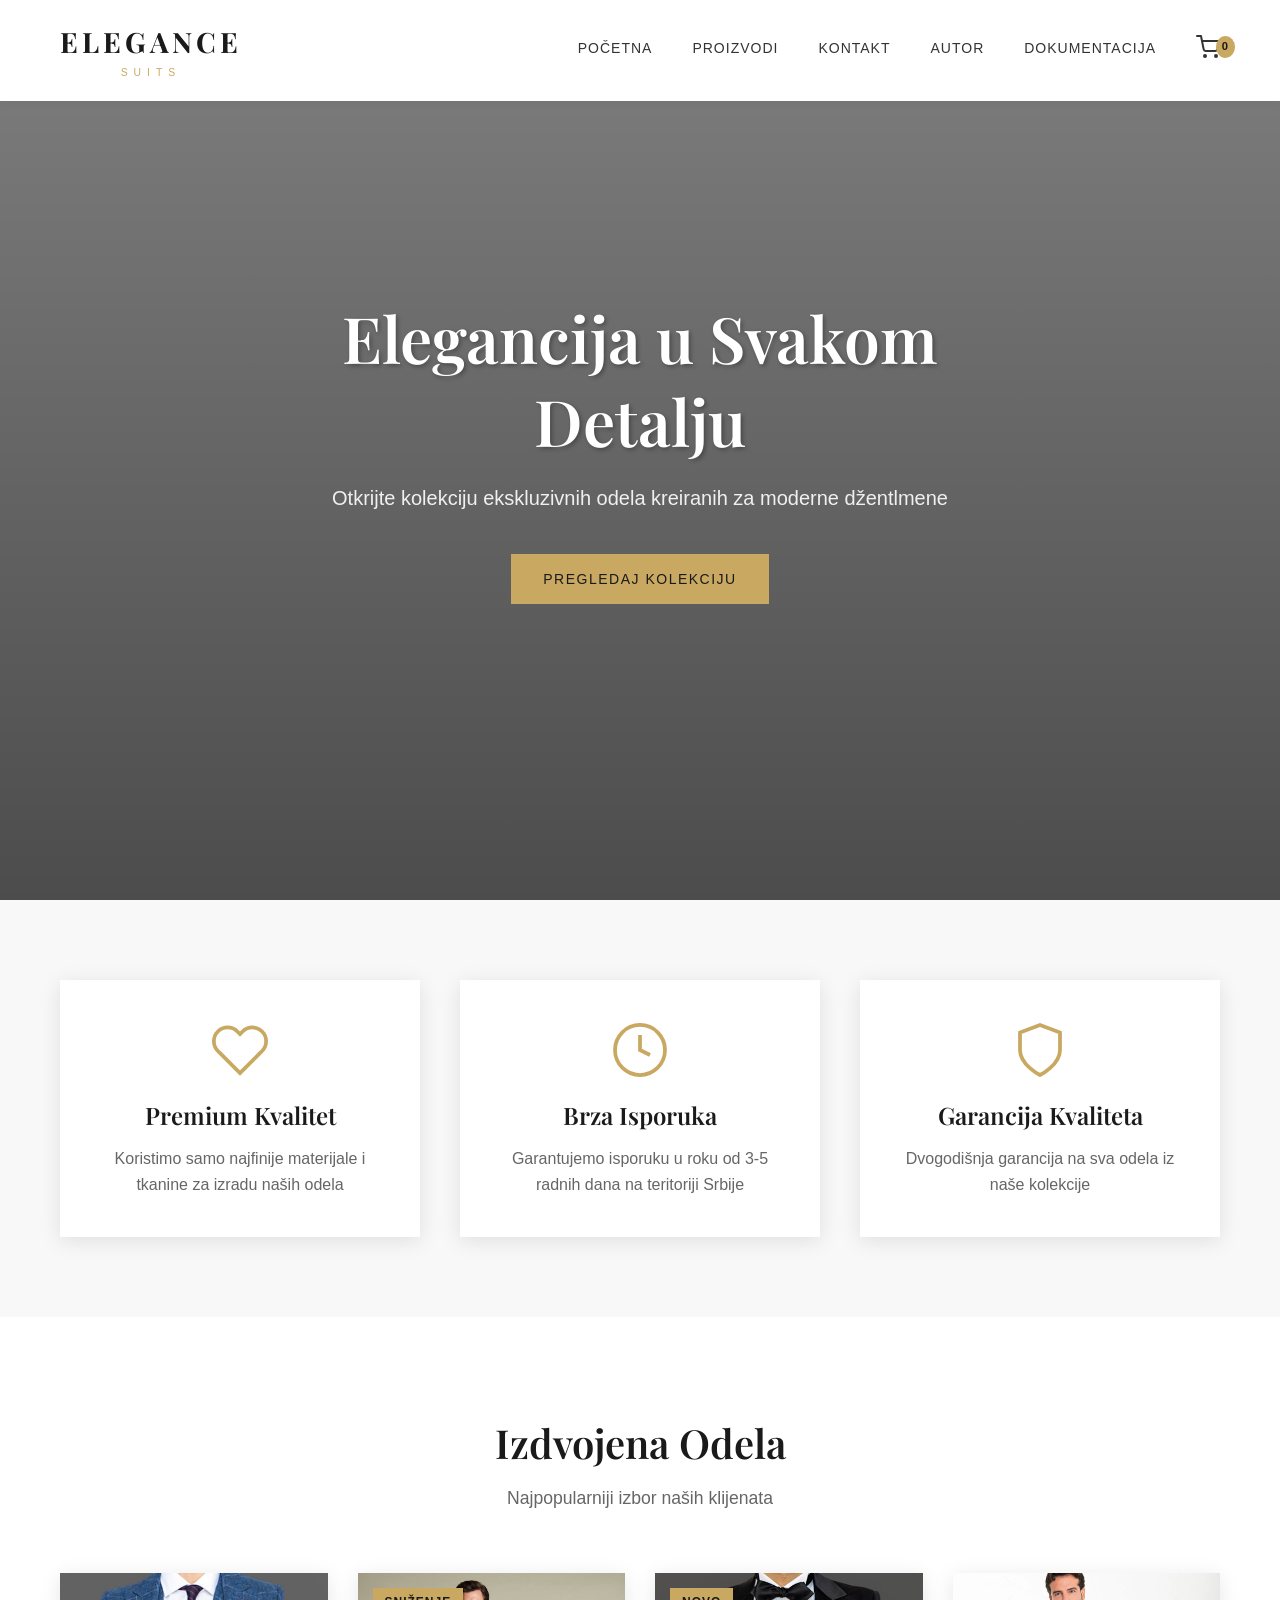
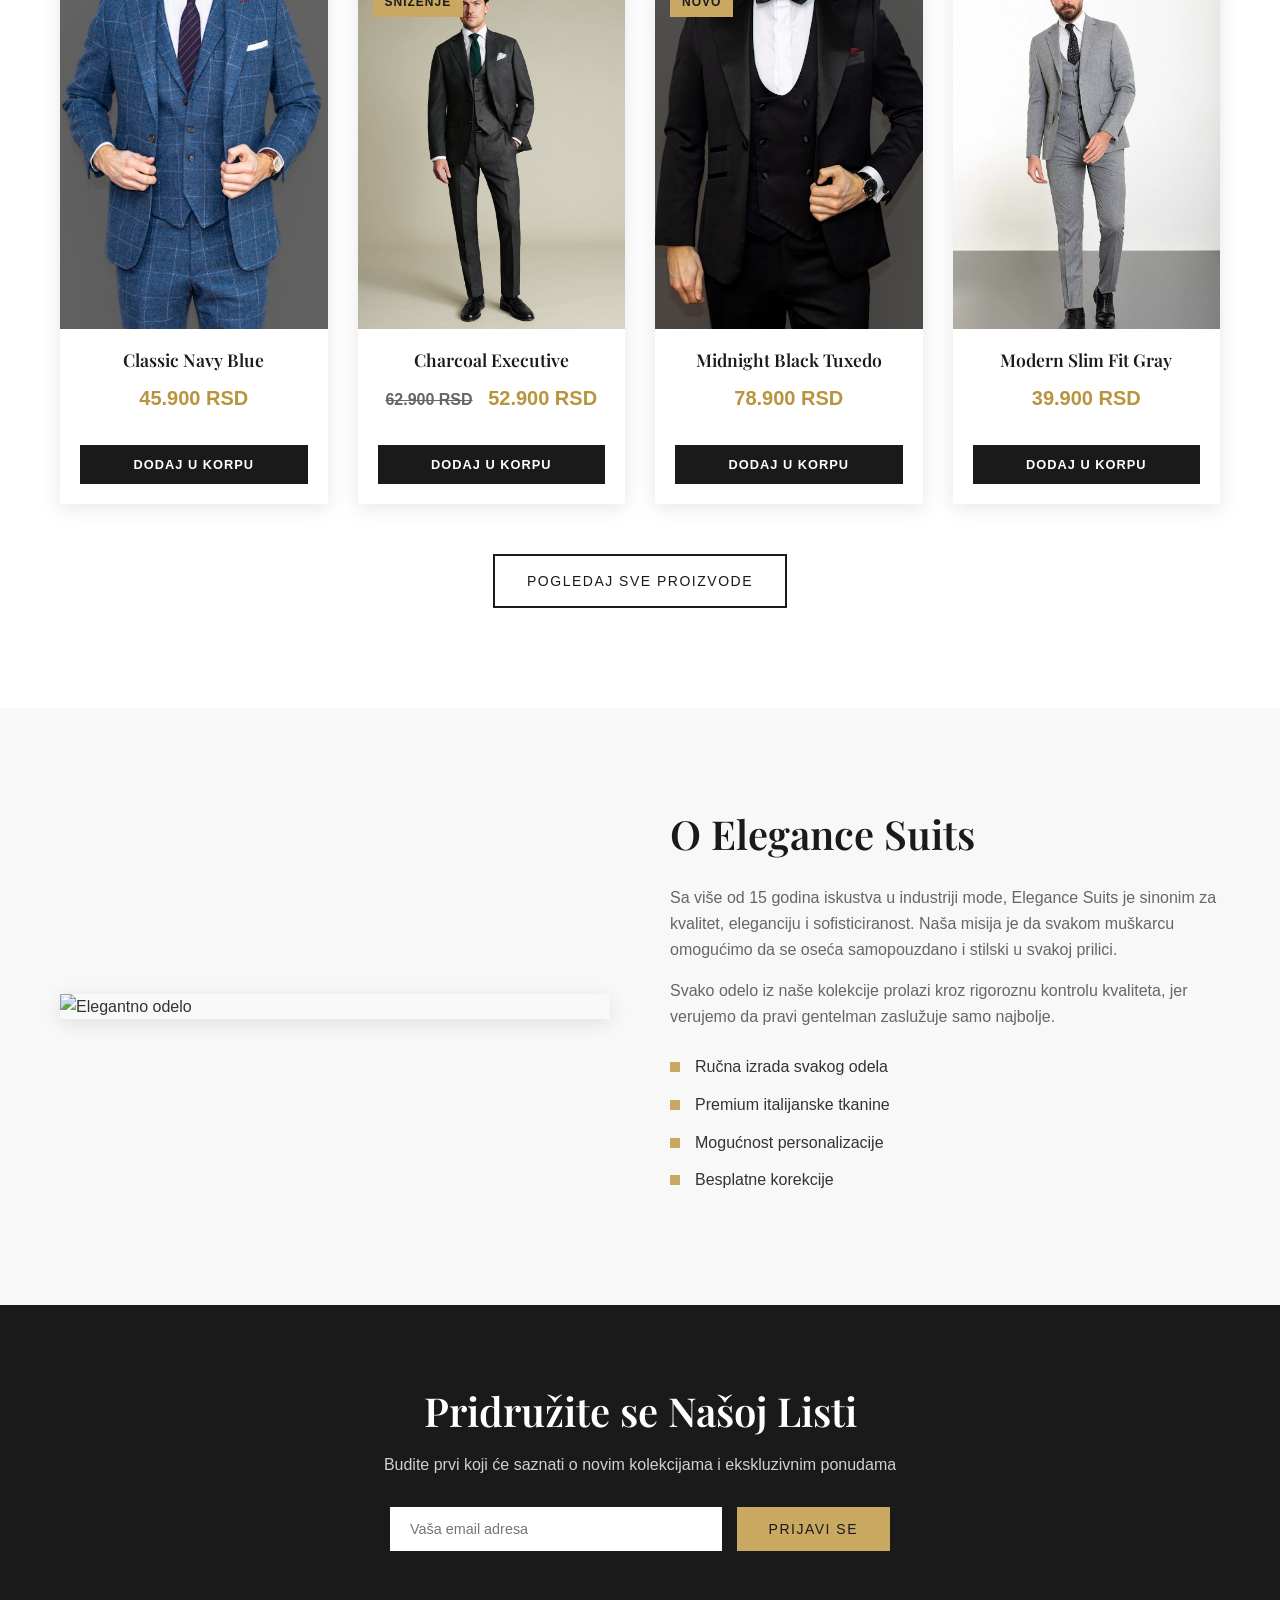
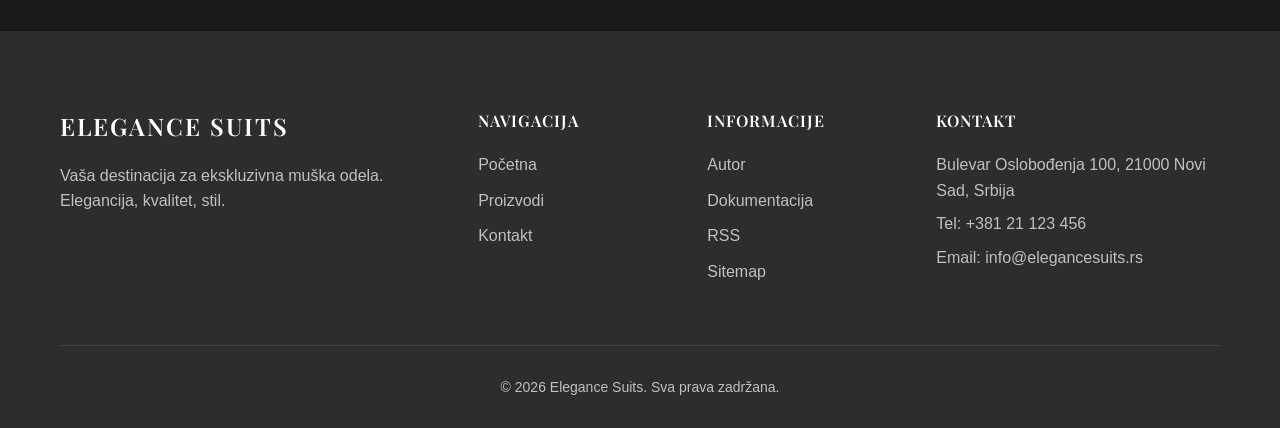
==== commit 3cbec33e: "AJMO NOVINE DA RADE BREEEE" ====
--- a/index.html
+++ b/index.html
@@ -118,7 +118,7 @@
                 <h2>Pridružite se Našoj Listi</h2>
                 <p>Budite prvi koji će saznati o novim kolekcijama i ekskluzivnim ponudama</p>
                 <form class="newsletter-form" id="newsletter-form">
-                    <input type="email" placeholder="Vaša email adresa">
+                    <input type="email" id="newsletter-msg" placeholder="Vaša email adresa">
                     <button type="submit" class="btn btn-primary">Prijavi se</button>
                 </form>
             </div>
--- a/assets/css/style.css
+++ b/assets/css/style.css
@@ -13,7 +13,7 @@
     --color-border: #e5e5e5;
     
     --font-heading: 'Playfair Display', serif;
-    --font-body: 'Raleway', sans-serif;
+    --font-body: 'Lato', sans-serif;
     
     --transition: all 0.3s ease;
     --shadow: 0 4px 20px rgba(0, 0, 0, 0.1);
@@ -255,20 +255,22 @@
     text-align: center;
 }
 
-/* Mini Cart Drawer */
+/* ========================================
+   MINI CART DRAWER (DESNI PANEL)
+   ======================================== */
 .cart-drawer {
     position: fixed;
     top: 0;
-    right: -400px; /* Sakriveno */
+    right: -400px; 
     width: 350px;
     height: 100vh;
     background: #fff;
     z-index: 3000;
     box-shadow: -5px 0 15px rgba(0,0,0,0.2);
-    transition: 0.4s;
+    transition: 0.4s ease;
     display: flex;
     flex-direction: column;
-    padding: 20px;
+    padding: 25px;
 }
 .cart-drawer.active { right: 0; }
 
@@ -281,30 +283,159 @@
 }
 .cart-overlay.active { display: block; }
 
+/* Zaglavlje Drawera */
+.cart-drawer-header {
+    display: flex;
+    justify-content: space-between;
+    align-items: center;
+    margin-bottom: 20px;
+    border-bottom: 1px solid #eee;
+    padding-bottom: 15px;
+}
+
+#close-cart {
+    background: none;
+    border: none;
+    font-size: 1.5rem;
+    cursor: pointer;
+    color: var(--color-primary);
+}
+
+/* Stavka u mini korpi */
 .cart-item-mini {
     display: flex;
     align-items: center;
-    gap: 10px;
-    padding: 10px 0;
-    border-bottom: 1px solid #eee;
-}
-.cart-item-mini img { width: 50px; height: 60px; object-fit: cover; }
-.cart-item-info h4 { font-size: 0.9rem; margin: 0; }
-
+    gap: 12px;
+    padding: 15px 0;
+    border-bottom: 1px solid #f5f5f5;
+    position: relative; 
+}
+
+.cart-img-mini { 
+    width: 55px; 
+    height: 70px; 
+    object-fit: cover; 
+    border-radius: 3px;
+    flex-shrink: 0; 
+}
+
+.cart-item-info { 
+    flex: 1; 
+}
+
+.cart-item-info h4 { 
+    font-size: 0.9rem; 
+    margin: 0 0 5px 0; 
+    font-family: var(--font-heading);
+    color: var(--color-primary);
+    line-height: 1.2;
+}
+
+.cart-item-info p {
+    font-size: 0.85rem;
+    margin-bottom: 8px;
+    color: #666;
+}
+
+
+.cart-item-actions {
+    display: flex;
+    flex-direction: column;
+    align-items: flex-end; 
+    gap: 8px;
+    min-width: 85px; 
+}
+
+.qty-mini {
+    display: flex;
+    align-items: center;
+    gap: 8px;
+    background: #f8f8f8;
+    padding: 4px 8px;
+    border-radius: 4px;
+    border: 1px solid #eee;
+}
+
+.btn-qty-mini {
+    background: none;
+    border: none;
+    font-size: 1.1rem;
+    font-weight: bold;
+    cursor: pointer;
+    color: var(--color-primary);
+    line-height: 1;
+    transition: 0.2s;
+}
+
+.btn-qty-mini:hover {
+    color: var(--color-accent);
+}
+
+.qty-mini span {
+    font-size: 0.85rem;
+    font-weight: 600;
+    min-width: 15px;
+    text-align: center;
+}
+
+
+.btn-remove-mini {
+    background: none;
+    border: none;
+    color: #bbb; 
+    cursor: pointer;
+    font-size: 0.9rem; 
+    padding: 5px;
+    transition: 0.3s;
+    display: flex;
+    align-items: center;
+    justify-content: center;
+}
+
+.btn-remove-mini:hover {
+    color: #e74c3c; 
+}
+
+/* Footer Drawera */
 .cart-drawer-footer {
     margin-top: auto;
     padding-top: 20px;
     border-top: 2px solid #eee;
 }
+
+.cart-total-row {
+    display: flex;
+    justify-content: space-between;
+    align-items: center;
+    margin-bottom: 15px;
+}
+
 .btn-checkout {
     display: block;
     width: 100%;
     background: var(--color-primary);
     color: #fff;
     text-align: center;
-    padding: 12px;
+    padding: 14px;
     text-decoration: none;
-    margin-top: 10px;
+    text-transform: uppercase;
+    font-weight: 600;
+    letter-spacing: 1px;
+    transition: var(--transition);
+}
+
+.btn-checkout:hover {
+    background: var(--color-accent);
+    color: var(--color-primary);
+}
+
+.btn-view-cart {
+    display: block;
+    text-align: center;
+    margin-top: 15px;
+    color: var(--color-primary);
+    font-size: 0.85rem;
+    text-decoration: underline;
 }
 
 /* 
@@ -555,6 +686,7 @@
 .newsletter-content h2 {
     color: var(--color-white);
     margin-bottom: 15px;
+    font-family: var(--font-heading);
 }
 
 .newsletter-content p {
@@ -576,10 +708,46 @@
     border: none;
     font-family: var(--font-body);
     font-size: 0.9rem;
+    font-variant-numeric: lining-nums;
 }
 
 .newsletter-form input:focus {
     outline: 2px solid var(--color-accent);
+}
+
+
+.newsletter-msg {
+    margin-top: 20px;
+    font-family: var(--font-body);
+    font-weight: 500;
+    min-height: 1.2rem; 
+    opacity: 0;
+    transition: var(--transition);
+}
+
+
+.newsletter-msg.active {
+    opacity: 1;
+}
+
+.newsletter-msg.success {
+    color: #27ae60; 
+}
+
+.newsletter-msg.error {
+    color: var(--color-accent); 
+}
+
+/* --- RESPONSIVE FIX --- */
+@media (max-width: 576px) {
+    .newsletter-form {
+        flex-direction: column;
+        padding: 0 20px;
+    }
+    
+    .newsletter-form button {
+        width: 100%;
+    }
 }
 
 /* 
@@ -950,6 +1118,13 @@
     letter-spacing: 2px;
     cursor: pointer;
     transition: var(--transition);
+}
+
+/* Dodajemo ovo da bi JS mogao da prikaže dugme */
+.btn-load-more.active {
+    display: inline-block !important; /* !important osigurava da pregazi display: none */
+    visibility: visible !important;
+    opacity: 1 !important;
 }
 
 .btn-load-more:hover {
@@ -979,6 +1154,143 @@
     color: var(--color-primary);
 }
 
+/* --- KORPA STRANICA STILOVI --- */
+.cart-main-content {
+    padding-top: 140px;
+    min-height: 70vh;
+}
+
+.cart-table {
+    width: 100%;
+    border-collapse: collapse;
+    margin-top: 30px;
+    background: var(--color-white);
+}
+
+.cart-table thead tr {
+    border-bottom: 2px solid var(--color-primary);
+    text-align: left;
+}
+
+.cart-table th, 
+.cart-table td {
+    padding: 20px;
+    border-bottom: 1px solid #eee;
+}
+
+/* Stil za ćeliju sa slikom i imenom (umesto inline flex-a) */
+.cart-product-cell {
+    display: flex;
+    align-items: center;
+    gap: 20px;
+}
+
+.cart-product-name {
+    font-weight: 600;
+    font-family: var(--font-heading);
+}
+
+.cart-img {
+    width: 70px;
+    height: 90px;
+    object-fit: cover;
+    border-radius: 4px;
+}
+
+.qty-controls {
+    display: flex;
+    align-items: center;
+    gap: 10px;
+}
+
+.qty-number {
+    font-weight: bold;
+    min-width: 25px;
+    display: inline-block;
+    text-align: center;
+}
+
+.btn-qty {
+    background: #f4f4f4;
+    border: none;
+    width: 30px;
+    height: 30px;
+    cursor: pointer;
+    font-weight: bold;
+    transition: var(--transition);
+}
+
+.btn-qty:hover {
+    background: var(--color-accent);
+}
+
+.btn-remove {
+    background: none;
+    border: none;
+    color: #e74c3c;
+    cursor: pointer;
+    font-size: 1.2rem;
+    transition: var(--transition);
+}
+
+.btn-remove:hover {
+    transform: scale(1.1);
+}
+
+.cart-summary {
+    text-align: right;
+    margin-top: 40px;
+    padding: 20px;
+    border-top: 2px solid var(--color-primary);
+}
+
+.btn-checkout {
+    width: 100%;
+    max-width: 320px;
+    margin-top: 20px;
+    display: inline-block;
+}
+
+/* Klase za kontrolu vidljivosti (umesto .style.display) */
+.order-success {
+    display: none; 
+    background: #d4edda;
+    color: #155724;
+    padding: 30px;
+    border-radius: 8px;
+    text-align: center;
+    margin: 40px 0;
+    border: 1px solid #c3e6cb;
+}
+
+/* Kada JS doda .active, poruka o uspehu se vidi */
+.order-success.active {
+    display: block !important;
+}
+
+/* Klasa za sakrivanje tabele nakon kupovine */
+.hidden {
+    display: none !important;
+}
+
+.order-success i {
+    font-size: 2rem;
+    display: block;
+    margin-bottom: 10px;
+}
+
+.cart-empty-msg {
+    padding: 80px 0;
+    text-align: center;
+}
+
+/* Raleway fix za cifre i cene */
+.cart-table td, 
+.cart-summary h2,
+.price-font {
+    font-variant-numeric: lining-nums;
+}
+
 /* ========================================
    RESPONSIVE DESIGN
    ======================================== */
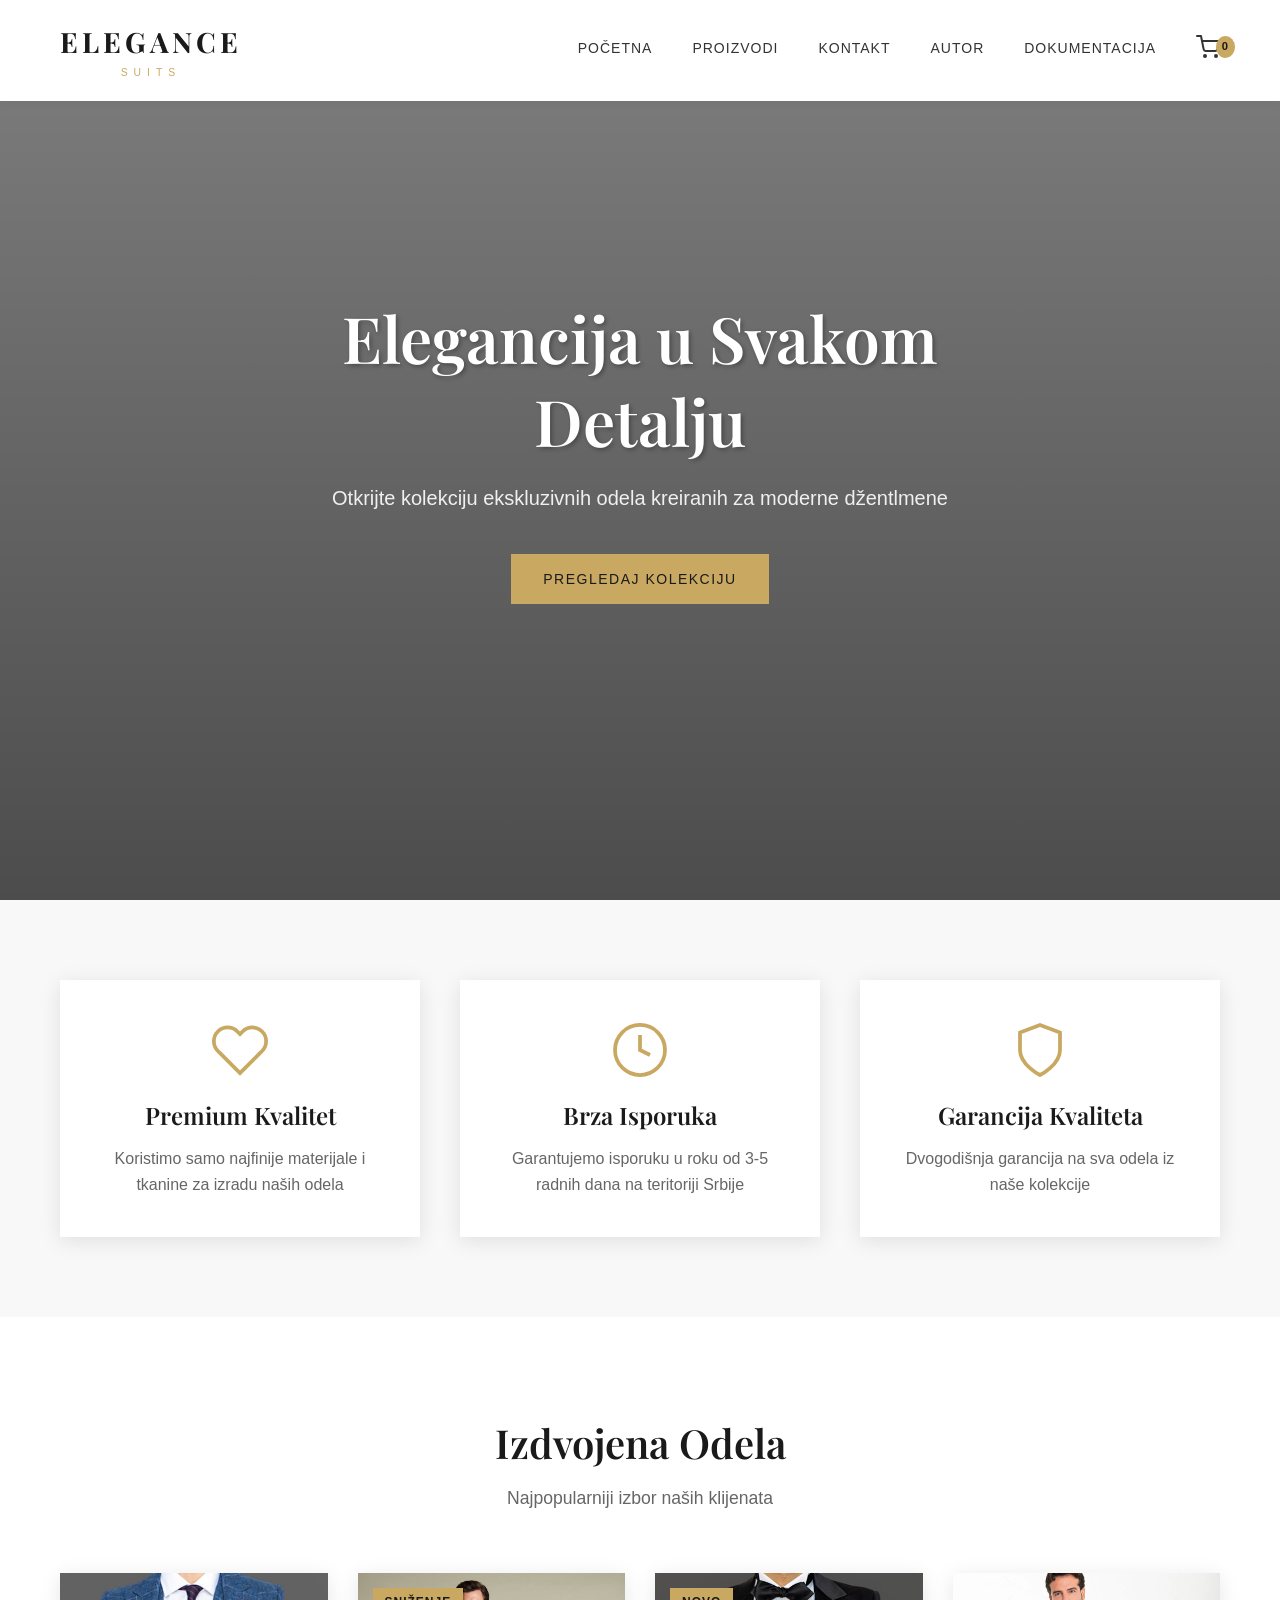
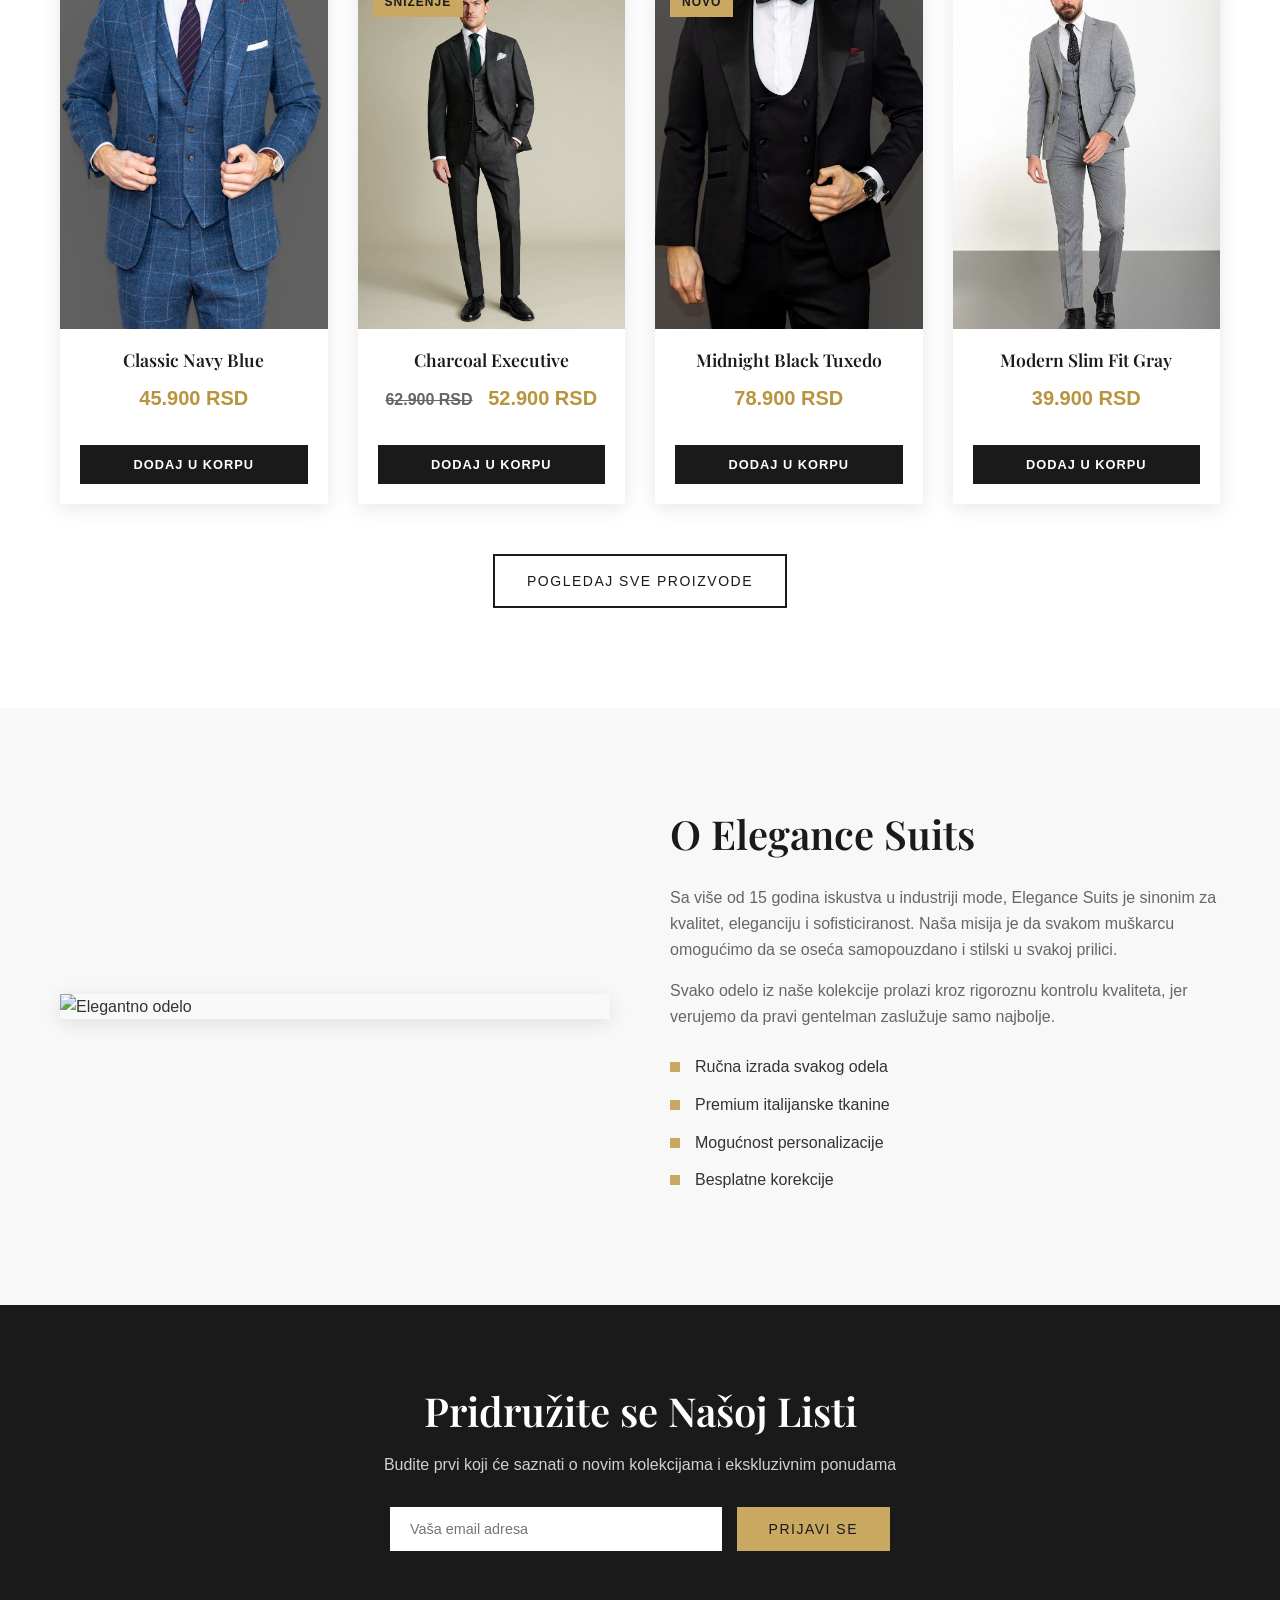
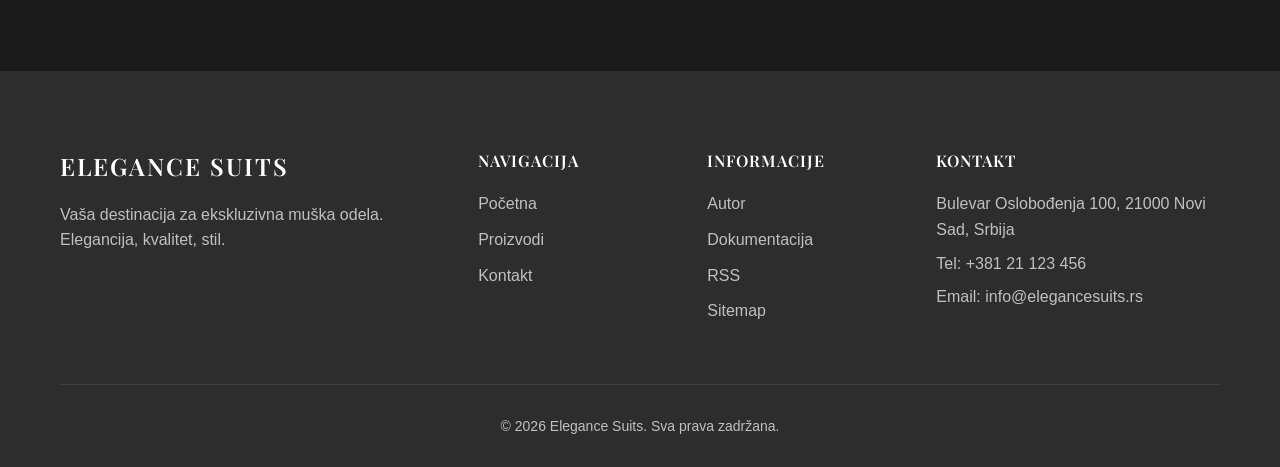
==== commit 320e6f2c: "da rade novine bre" ====
--- a/index.html
+++ b/index.html
@@ -113,17 +113,20 @@
 
     <!-- Newsletter sekcija -->
     <section class="newsletter">
-        <div class="container">
-            <div class="newsletter-content">
-                <h2>Pridružite se Našoj Listi</h2>
-                <p>Budite prvi koji će saznati o novim kolekcijama i ekskluzivnim ponudama</p>
-                <form class="newsletter-form" id="newsletter-form">
-                    <input type="email" id="newsletter-msg" placeholder="Vaša email adresa">
-                    <button type="submit" class="btn btn-primary">Prijavi se</button>
-                </form>
-            </div>
-        </div>
-    </section>
+    <div class="container">
+        <div class="newsletter-content">
+    <h2>Pridružite se Našoj Listi</h2>
+    <p>Budite prvi koji će saznati o novim kolekcijama i ekskluzivnim ponudama</p>
+    
+    <form class="newsletter-form" id="newsletter-form">
+        <input type="email" id="newsletter-email" placeholder="Vaša email adresa">
+        <button type="submit" class="btn btn-primary">Prijavi se</button>
+    </form>
+    
+    <div id="newsletter-msg" class="newsletter-msg"></div> 
+</div>
+    </div>
+</section>
 
     <!-- Footer -->
     <footer class="footer">
--- a/assets/css/style.css
+++ b/assets/css/style.css
@@ -722,12 +722,14 @@
     font-weight: 500;
     min-height: 1.2rem; 
     opacity: 0;
+    visibility: hidden; 
     transition: var(--transition);
 }
 
 
 .newsletter-msg.active {
     opacity: 1;
+    visibility: visible;
 }
 
 .newsletter-msg.success {
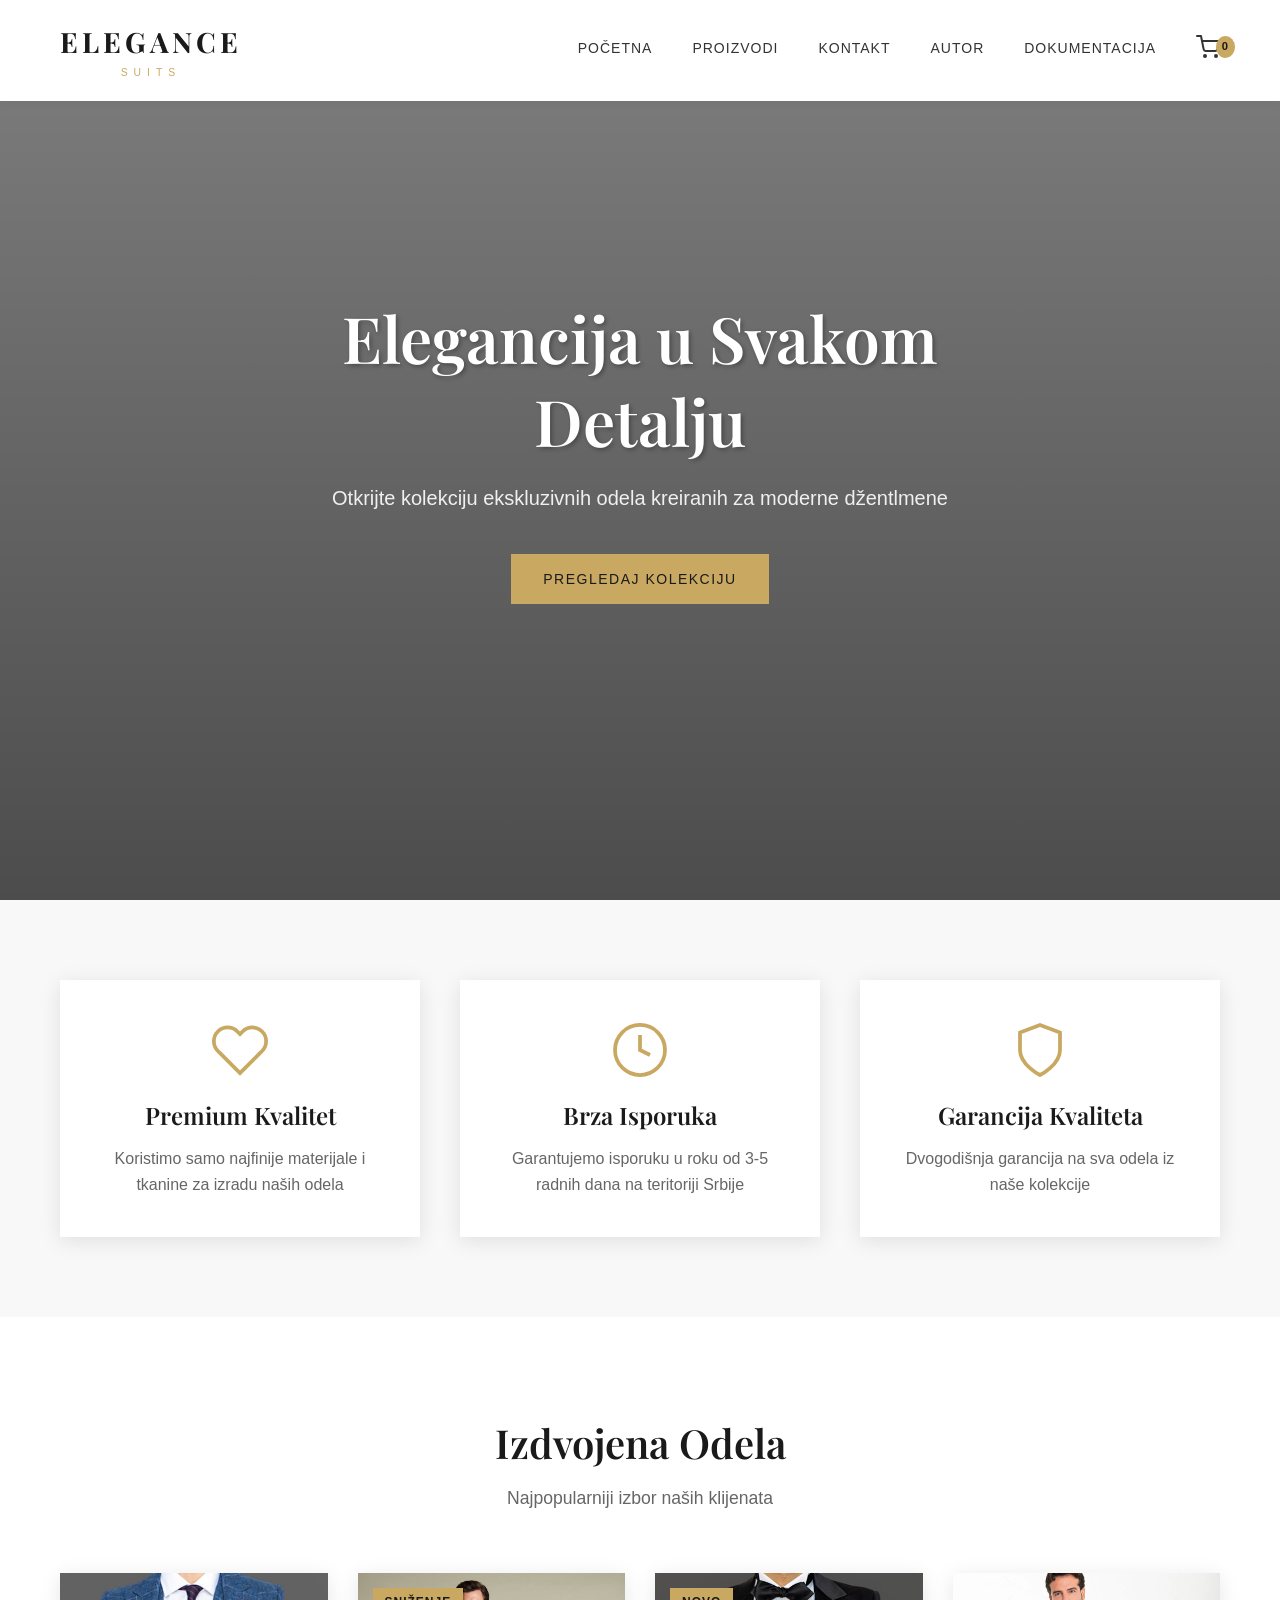
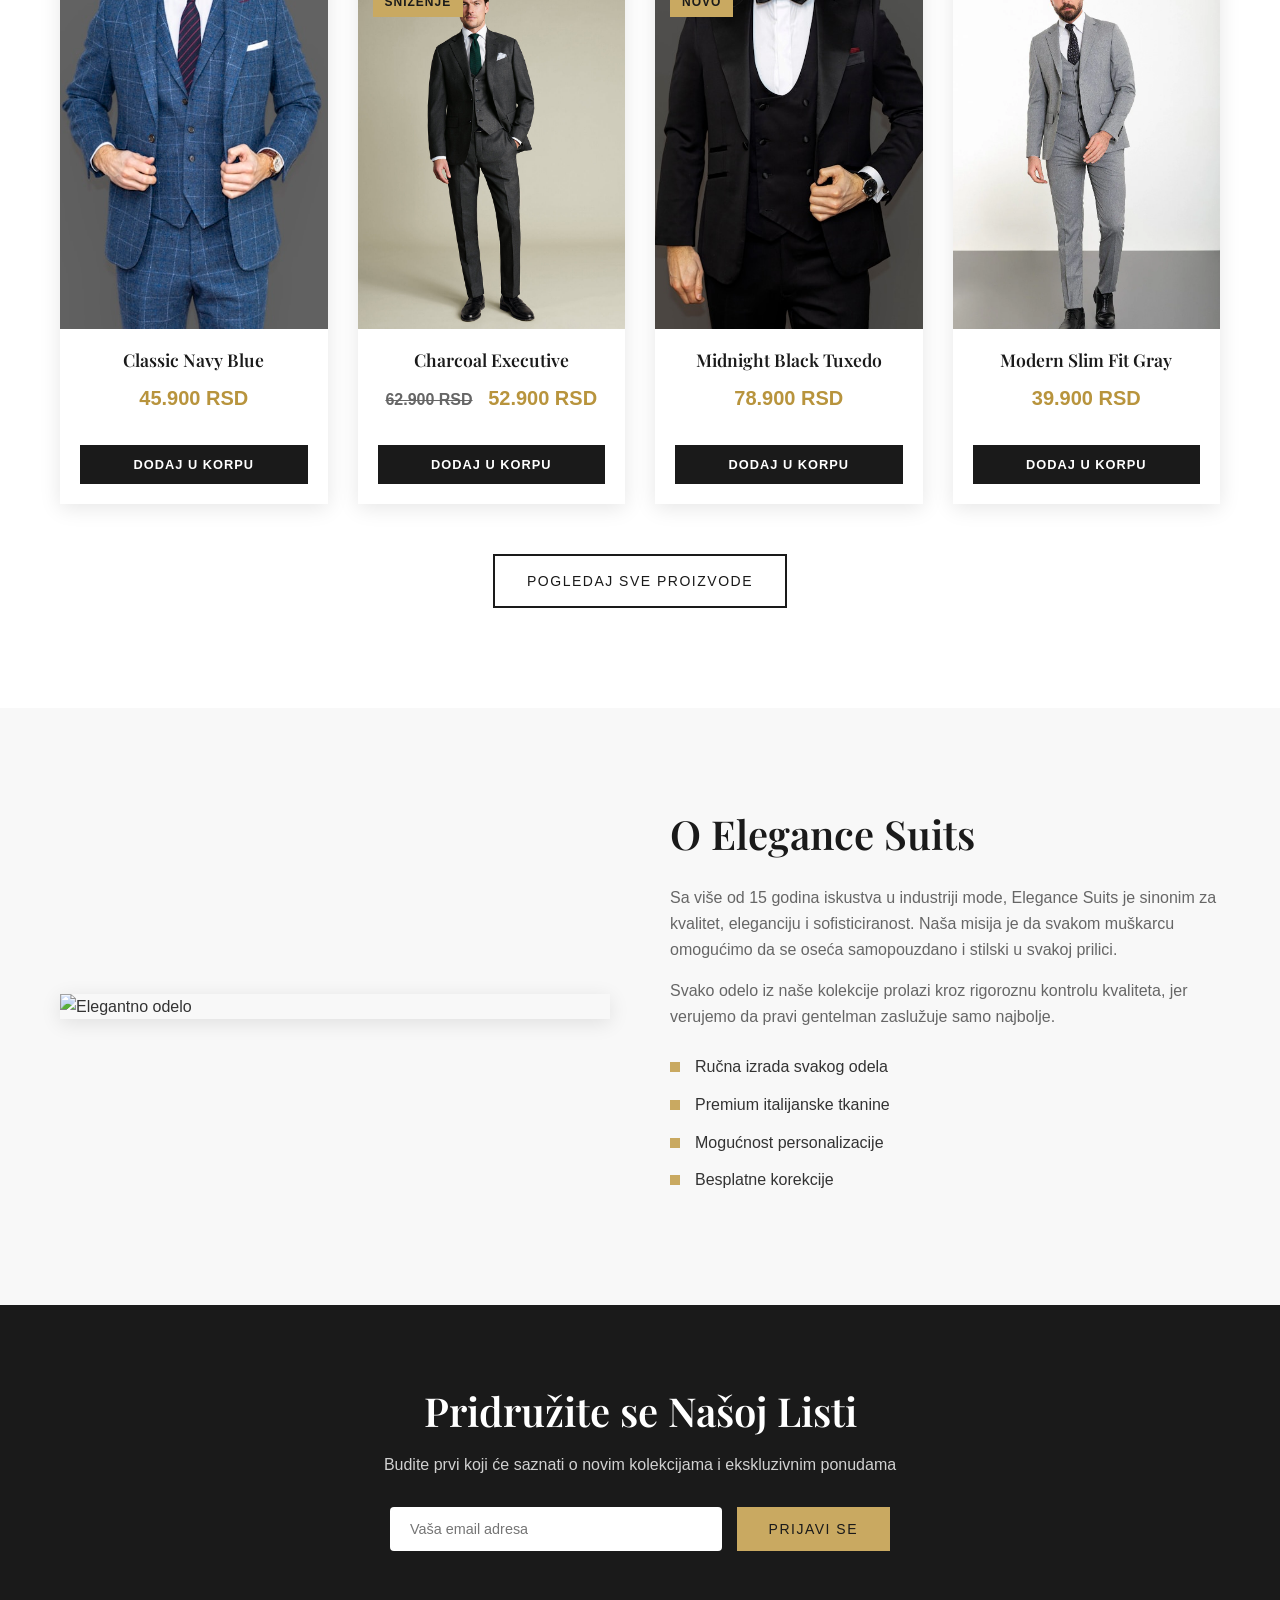
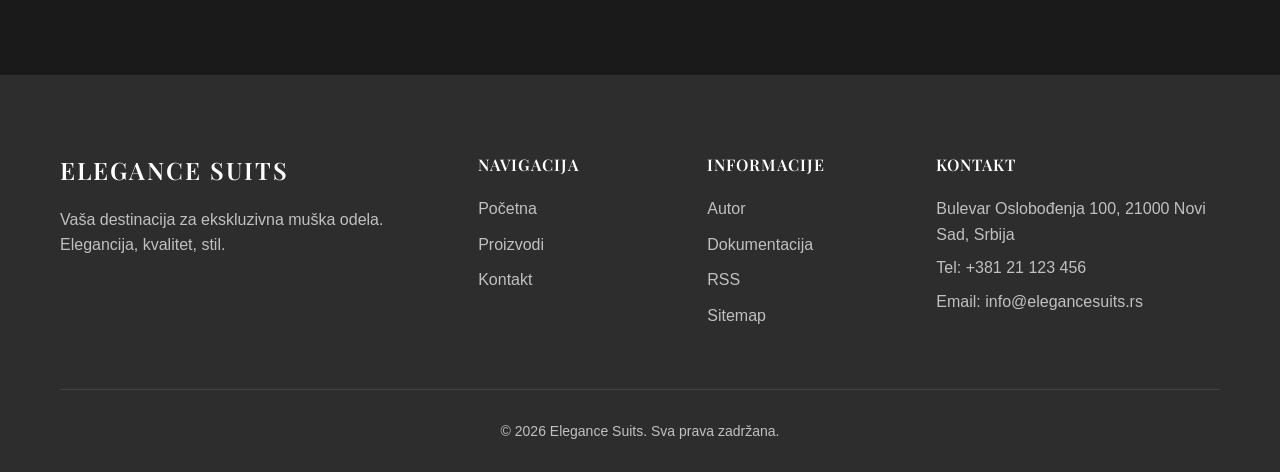
==== commit 01556654: "metaaaa" ====
--- a/index.html
+++ b/index.html
@@ -3,6 +3,7 @@
 <head>
     <meta charset="UTF-8">
     <meta name="viewport" content="width=device-width, initial-scale=1.0">
+    <meta description="Pravo mesto za odela">
     <title>Elegance Suits | Ekskluzivna Odela</title>
     <link rel="stylesheet" href="assets/css/style.css">
     <link rel="preconnect" href="https://fonts.googleapis.com">
--- a/assets/css/style.css
+++ b/assets/css/style.css
@@ -288,17 +288,46 @@
     display: flex;
     justify-content: space-between;
     align-items: center;
-    margin-bottom: 20px;
     border-bottom: 1px solid #eee;
     padding-bottom: 15px;
+}
+
+.cart-drawer-header h3 {
+    font-family: 'Playfair Display', serif; 
+    font-size: 1.5rem;
+    margin: 0;
+    color: var(--color-primary);
 }
 
 #close-cart {
     background: none;
     border: none;
-    font-size: 1.5rem;
+    font-size: 2.5rem;
     cursor: pointer;
-    color: var(--color-primary);
+    line-height: 1;
+    color: var(--primary-color); /* Ili crna ako nemaš varijablu */
+}
+
+#close-cart:hover {
+    color: var(--color-primary); 
+    transform: rotate(90deg); 
+}
+
+/* Osiguranje za listu artikala */
+#mini-cart-items {
+    flex: 1;
+    overflow-y: auto;
+    margin-top: 20px;
+    padding-right: 5px;
+}
+
+#mini-cart-items::-webkit-scrollbar {
+    width: 5px;
+}
+
+#mini-cart-items::-webkit-scrollbar-thumb {
+    background: #ccc;
+    border-radius: 10px;
 }
 
 /* Stavka u mini korpi */
@@ -702,6 +731,13 @@
     margin: 0 auto;
 }
 
+@media (max-width: 576px) {
+    .newsletter-form {
+        flex-direction: column;
+        padding: 0 20px;
+    }
+}
+
 .newsletter-form input {
     flex: 1;
     padding: 14px 20px;
@@ -709,35 +745,36 @@
     font-family: var(--font-body);
     font-size: 0.9rem;
     font-variant-numeric: lining-nums;
+    border-radius: 4px; 
 }
 
 .newsletter-form input:focus {
     outline: 2px solid var(--color-accent);
 }
-
 
 .newsletter-msg {
     margin-top: 20px;
     font-family: var(--font-body);
     font-weight: 500;
-    min-height: 1.2rem; 
+    min-height: 1.5rem; 
     opacity: 0;
-    visibility: hidden; 
+    visibility: hidden;
     transition: var(--transition);
-}
-
+    text-align: center;
+}
 
 .newsletter-msg.active {
     opacity: 1;
     visibility: visible;
 }
 
+
 .newsletter-msg.success {
-    color: #27ae60; 
+    color: #2ecc71; 
 }
 
 .newsletter-msg.error {
-    color: var(--color-accent); 
+    color: #ff7675; 
 }
 
 /* --- RESPONSIVE FIX --- */
@@ -1293,6 +1330,8 @@
     font-variant-numeric: lining-nums;
 }
 
+
+
 /* ========================================
    RESPONSIVE DESIGN
    ======================================== */
